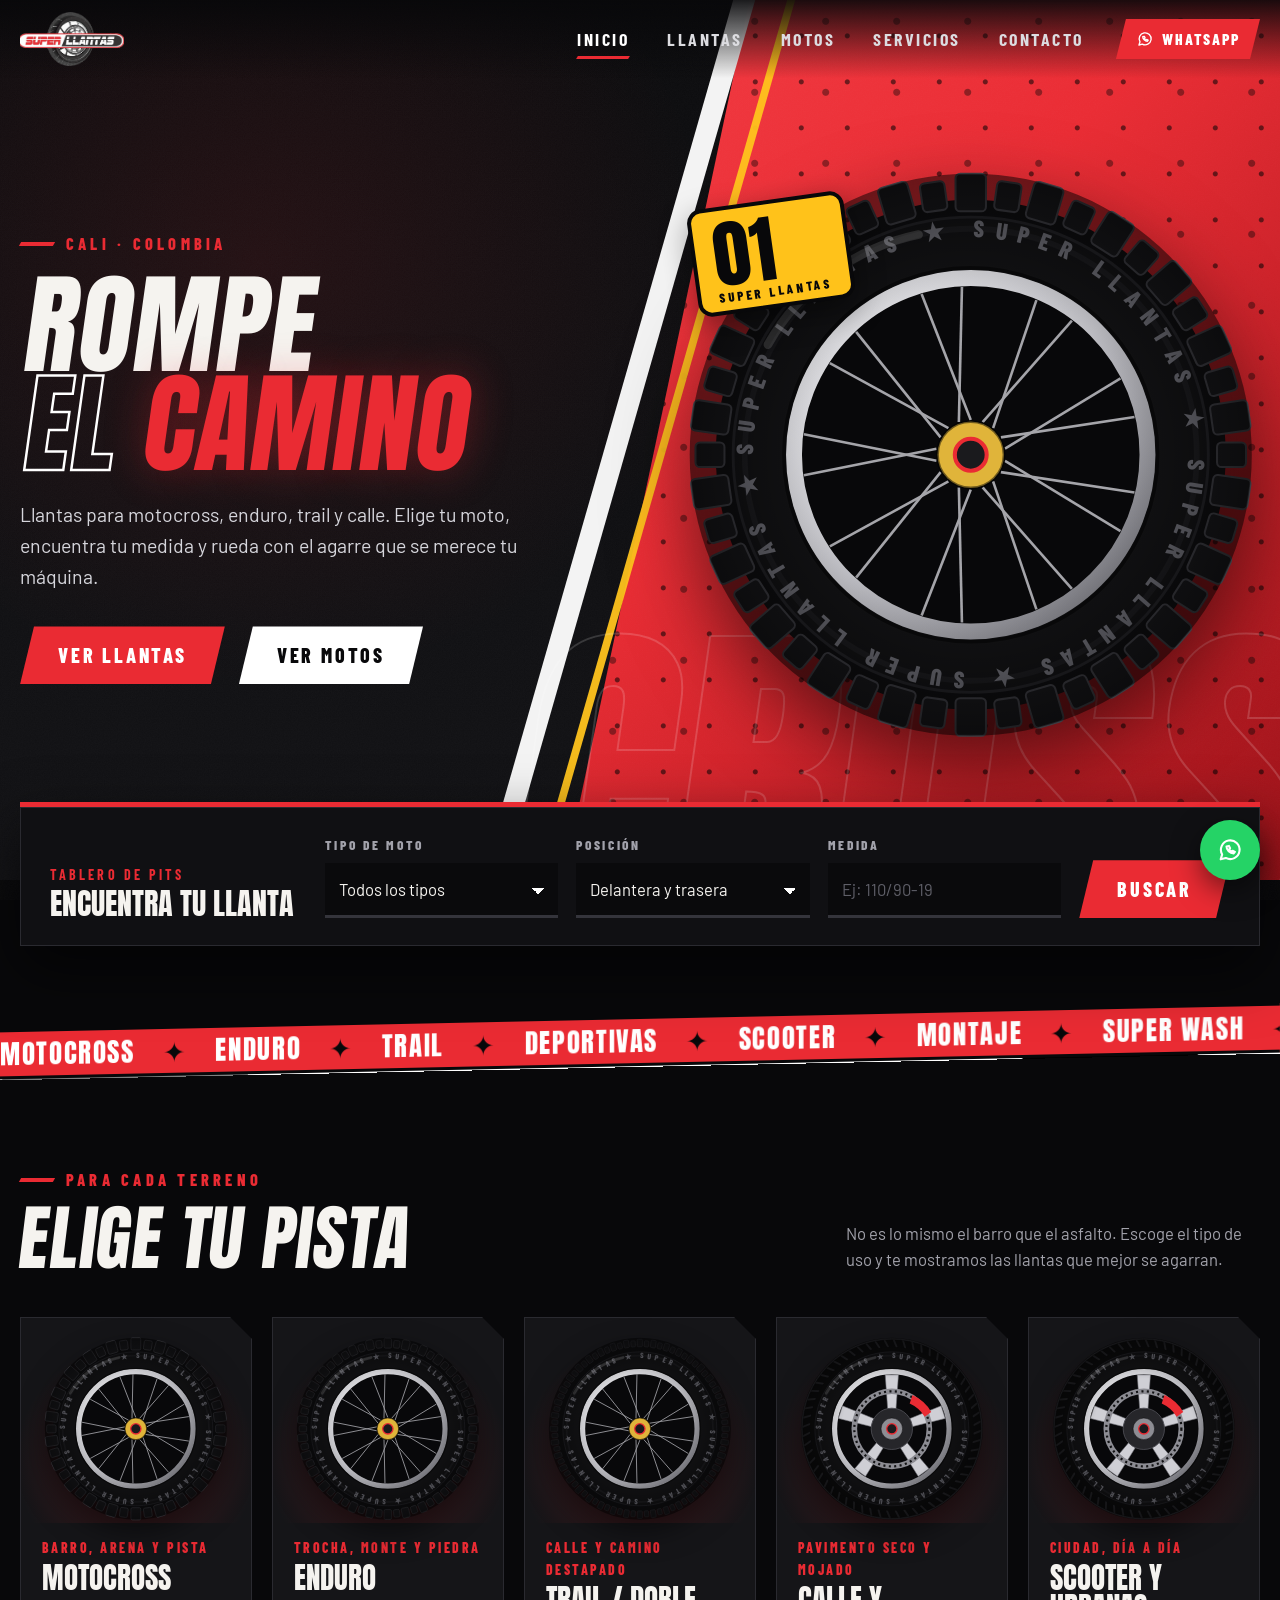
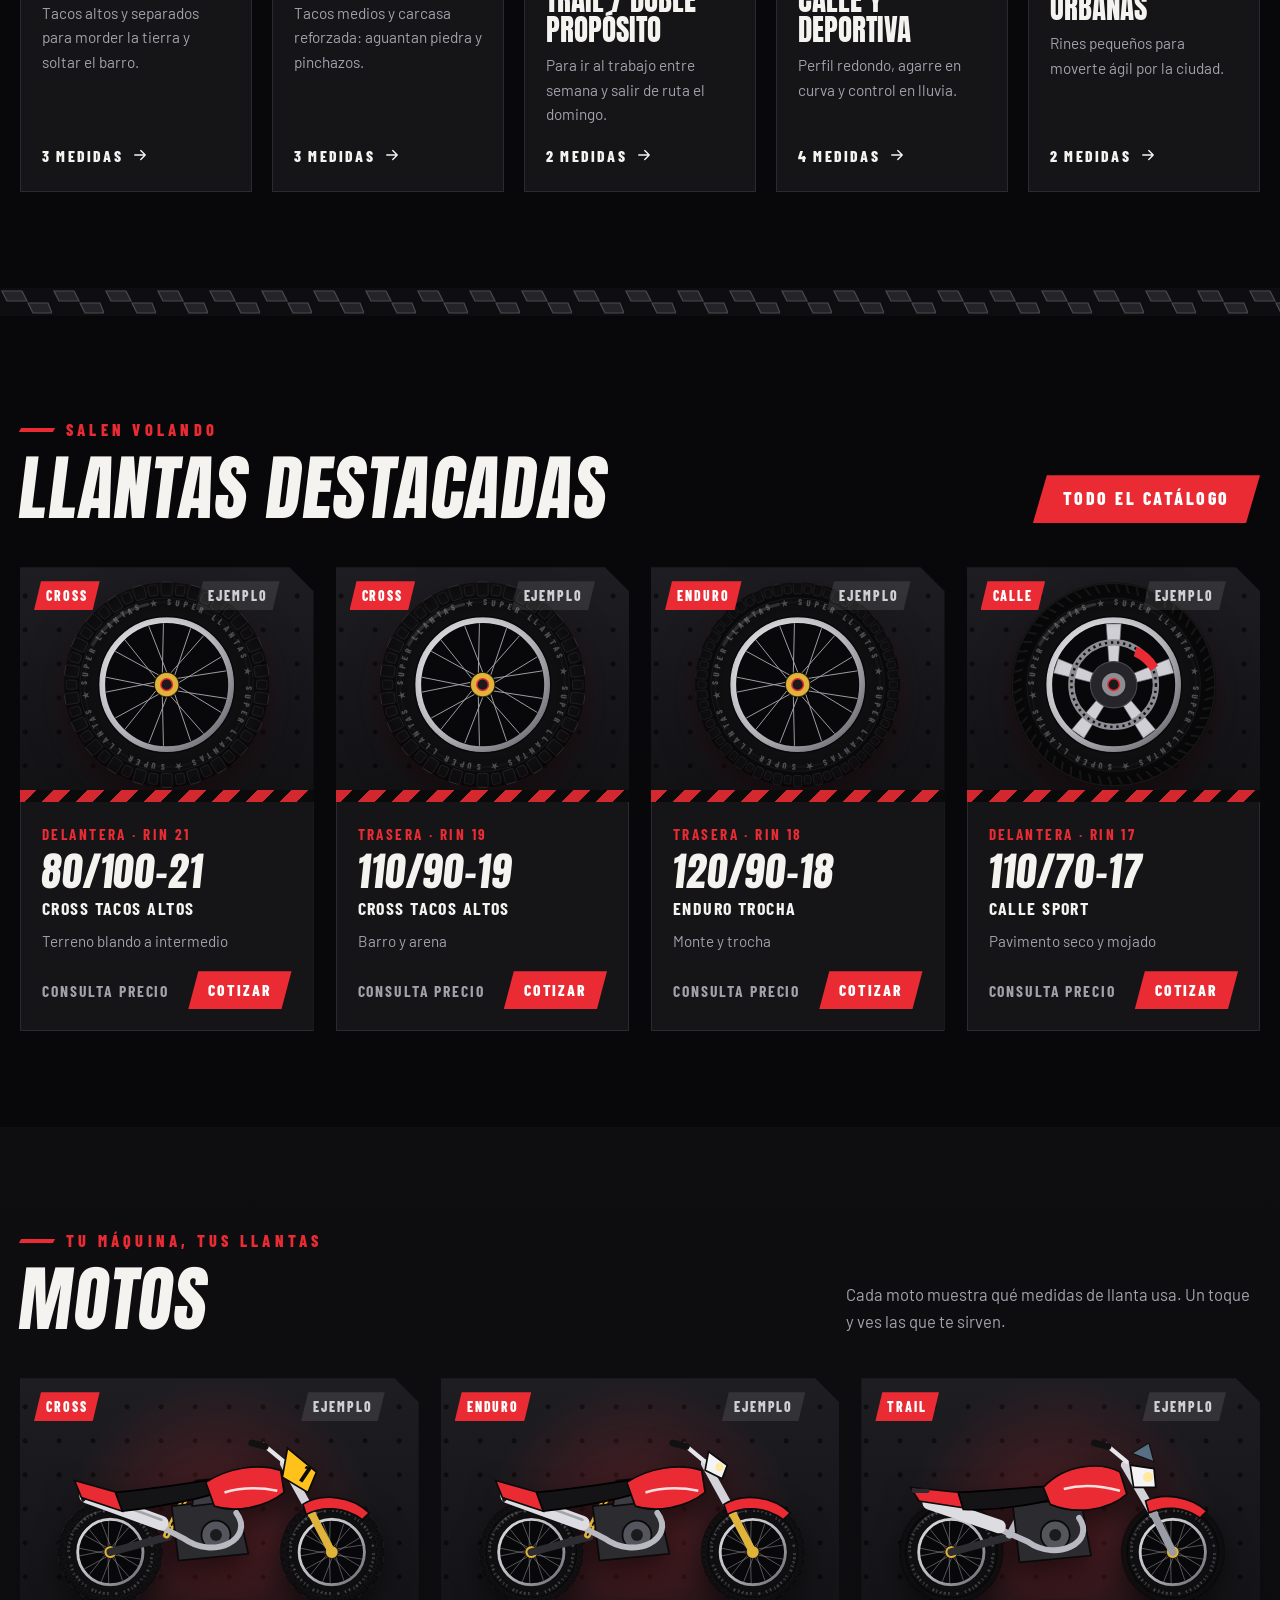
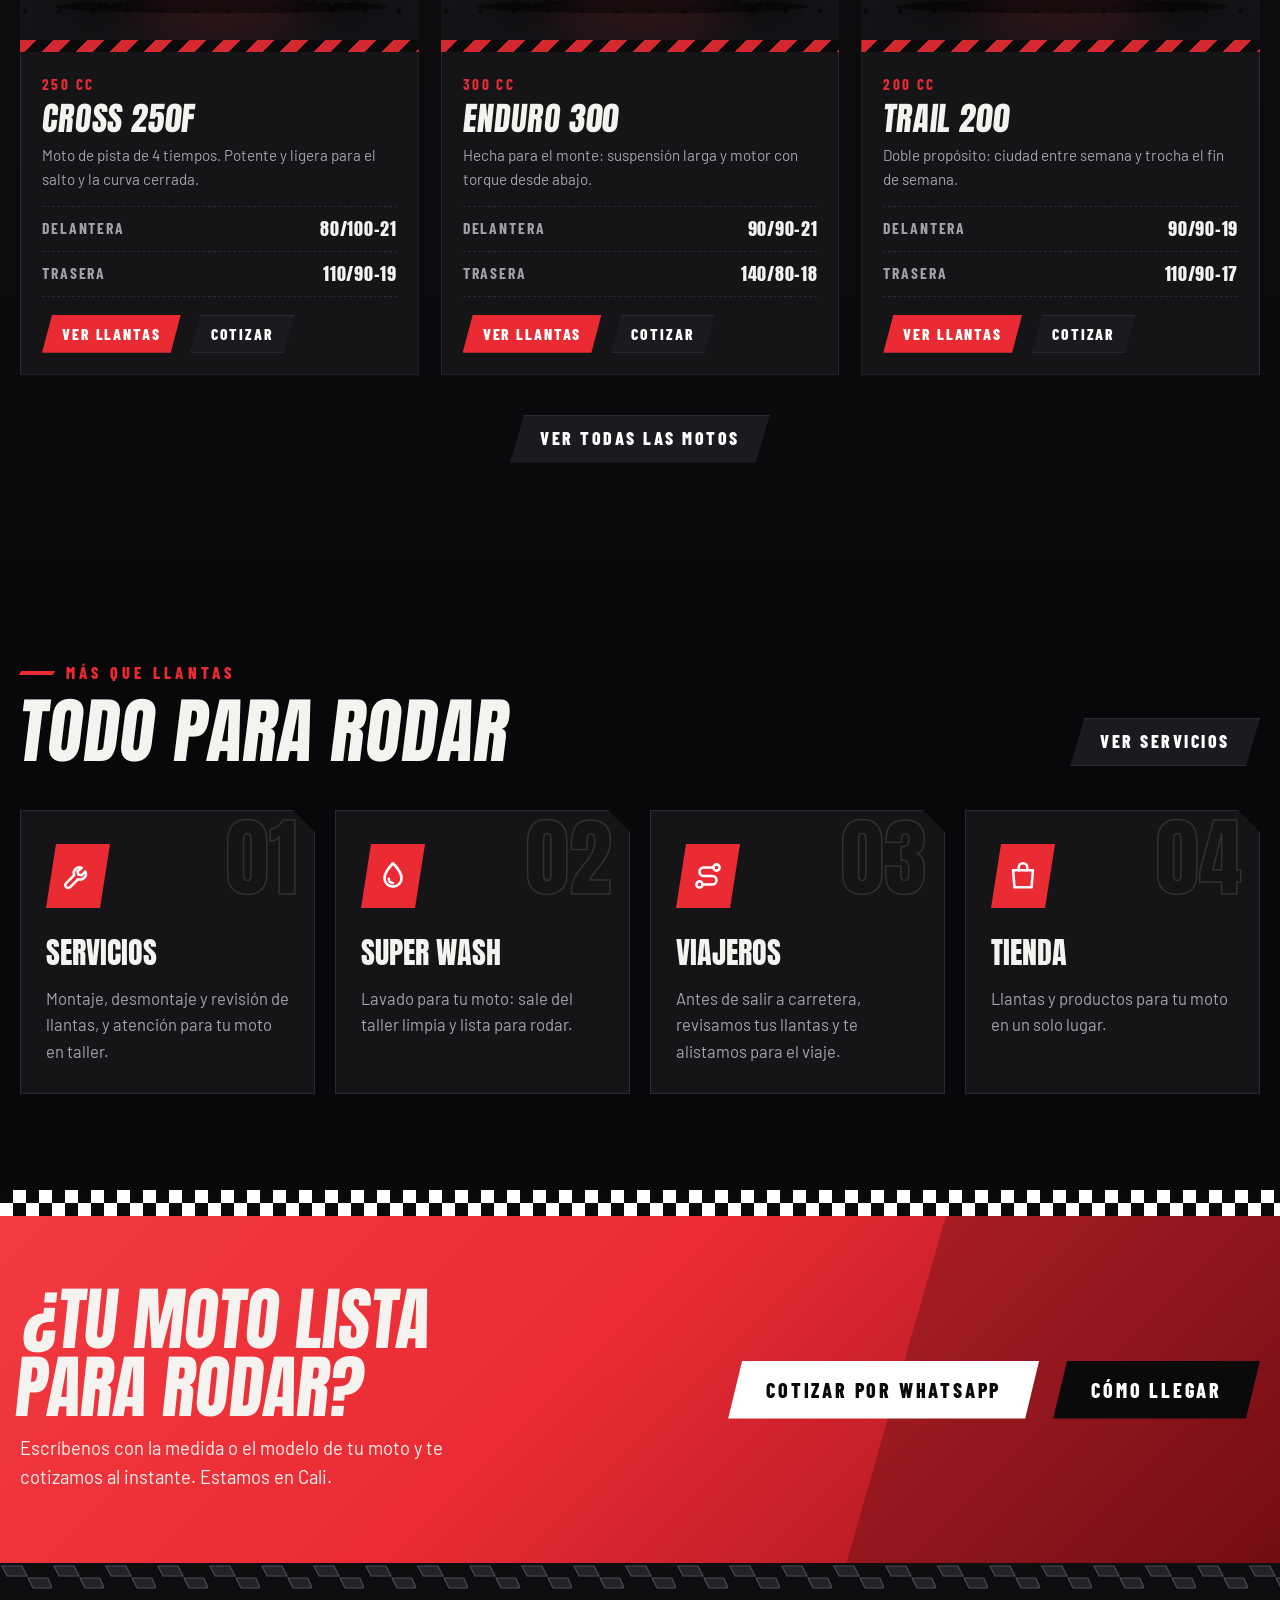
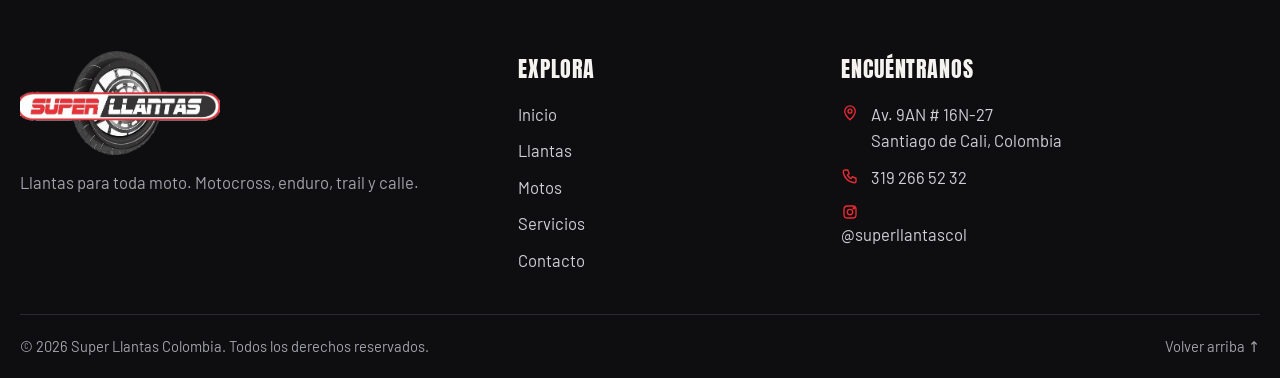
==== index.html @ 4f8f779e "Sitio inicial de Super Llantas: llantas y motos con estilo motocross" ====
<!doctype html>
<html lang="es">
<head>
  <meta charset="utf-8">
  <meta name="viewport" content="width=device-width, initial-scale=1">
  <title>Super Llantas · Llantas para moto en Cali</title>
  <meta name="description" content="Llantas para motos de motocross, enduro, trail y calle en Cali, Colombia. Encuentra tu medida y cotiza por WhatsApp.">
  <meta name="theme-color" content="#08080a">
  <link rel="icon" type="image/png" href="assets/img/favicon.png">
  <link rel="apple-touch-icon" href="assets/img/apple-touch-icon.png">
  <meta property="og:title" content="Super Llantas · Llantas para toda moto">
  <meta property="og:description" content="Motocross, enduro, trail y calle. Cali, Colombia.">
  <meta property="og:image" content="assets/img/logo.png">
  <link rel="preconnect" href="https://fonts.googleapis.com">
  <link rel="preconnect" href="https://fonts.gstatic.com" crossorigin>
  <link href="https://fonts.googleapis.com/css2?family=Anton&family=Barlow:wght@400;500;600&family=Barlow+Condensed:wght@500;600;700;800&display=swap" rel="stylesheet">
  <link rel="stylesheet" href="assets/css/styles.css">
</head>
<body data-page="inicio">
<main>
  <!-- HERO -->
  <section class="hero">
    <div class="hero__bg"></div>
    <div class="hero__panel"></div>
    <div class="hero__stripe"></div><div class="hero__stripe"></div>
    <div class="hero__ghost" aria-hidden="true">Cross</div>
    <div class="wrap hero__grid">
      <div class="hero__copy">
        <p class="eyebrow">Cali · Colombia</p>
        <h1 class="hero__title"><span>Rompe</span><span><b class="out" style="font-weight:400">El</b> <b class="fill" style="font-weight:400">Camino</b></span></h1>
        <p class="hero__lead">Llantas para motocross, enduro, trail y calle. Elige tu moto, encuentra tu medida y rueda con el agarre que se merece tu máquina.</p>
        <div class="hero__cta">
          <a class="btn btn--lg" href="llantas.html"><span>Ver llantas</span></a>
          <a class="btn btn--lg btn--white" href="motos.html"><span>Ver motos</span></a>
        </div>
      </div>
      <div class="hero__art">
        <div id="hero-wheel" style="width:100%;height:100%"></div>
        <div class="plate" aria-hidden="true">01<small>SUPER LLANTAS</small></div>
      </div>
    </div>
  </section>

  <!-- BUSCADOR -->
  <section class="finder">
    <div class="wrap">
      <form class="finder__box" action="llantas.html" method="get">
        <div class="finder__title"><small>Tablero de pits</small>Encuentra tu llanta</div>
        <div class="field"><label for="f-tipo">Tipo de moto</label><select id="f-tipo" name="tipo"></select></div>
        <div class="field"><label for="f-pos">Posición</label>
          <select id="f-pos" name="pos"><option value="">Delantera y trasera</option><option>Delantera</option><option>Trasera</option></select></div>
        <div class="field"><label for="f-q">Medida</label><input id="f-q" name="q" placeholder="Ej: 110/90-19" autocomplete="off"></div>
        <button class="btn btn--lg" type="submit"><span>Buscar</span></button>
      </form>
    </div>
  </section>

  <div class="marquee" aria-hidden="true">
    <div class="marquee__track">
      <div><span>Motocross</span><span>Enduro</span><span>Trail</span><span>Deportivas</span><span>Scooter</span><span>Montaje</span><span>Super Wash</span><span>Viajeros</span></div>
      <div><span>Motocross</span><span>Enduro</span><span>Trail</span><span>Deportivas</span><span>Scooter</span><span>Montaje</span><span>Super Wash</span><span>Viajeros</span></div>
    </div>
  </div>

  <!-- CATEGORÍAS -->
  <section class="section">
    <div class="wrap">
      <div class="head">
        <div><p class="eyebrow">Para cada terreno</p><h2 class="h2"><span>Elige tu pista</span></h2></div>
        <p class="muted">No es lo mismo el barro que el asfalto. Escoge el tipo de uso y te mostramos las llantas que mejor se agarran.</p>
      </div>
      <div class="cats" id="tipos-grid"></div>
    </div>
  </section>

  <div class="tread" aria-hidden="true"></div>

  <!-- LLANTAS DESTACADAS -->
  <section class="section">
    <div class="wrap">
      <div class="head">
        <div><p class="eyebrow">Salen volando</p><h2 class="h2"><span>Llantas destacadas</span></h2></div>
        <a class="btn" href="llantas.html"><span>Todo el catálogo</span></a>
      </div>
      <div class="grid" id="destacadas"></div>
    </div>
  </section>

  <!-- MOTOS -->
  <section class="section" style="background:linear-gradient(180deg,#0e0e10,#0a0a0c)">
    <div class="wrap">
      <div class="head">
        <div><p class="eyebrow">Tu máquina, tus llantas</p><h2 class="h2"><span>Motos</span></h2></div>
        <p class="muted">Cada moto muestra qué medidas de llanta usa. Un toque y ves las que te sirven.</p>
      </div>
      <div class="grid grid--3" id="motos-destacadas"></div>
      <div style="margin-top:40px;text-align:center"><a class="btn btn--dark" href="motos.html"><span>Ver todas las motos</span></a></div>
    </div>
  </section>

  <!-- SERVICIOS -->
  <section class="section">
    <div class="wrap">
      <div class="head">
        <div><p class="eyebrow">Más que llantas</p><h2 class="h2"><span>Todo para rodar</span></h2></div>
        <a class="btn btn--dark" href="servicios.html"><span>Ver servicios</span></a>
      </div>
      <div class="svcs" id="servicios-grid"></div>
    </div>
  </section>

  <!-- CTA -->
  <div class="checker" aria-hidden="true"></div>
  <section class="cta">
    <div class="wrap cta__in">
      <div>
        <h2>¿Tu moto lista para rodar?</h2>
        <p>Escríbenos con la medida o el modelo de tu moto y te cotizamos al instante. Estamos en Cali.</p>
      </div>
      <div class="cta__btns">
        <a class="btn btn--lg btn--white" data-wa="Hola Super Llantas, quiero cotizar una llanta." target="_blank" rel="noopener"><span>Cotizar por WhatsApp</span></a>
        <a class="btn btn--lg" href="contacto.html"><span>Cómo llegar</span></a>
      </div>
    </div>
  </section>
</main>

<script src="assets/js/data.js"></script>
<script src="assets/js/art.js"></script>
<script src="assets/js/layout.js"></script>
<script src="assets/js/app.js"></script>
</body>
</html>
---- assets/css/styles.css ----
/* ============================================================
   SUPER LLANTAS · estilo motocross
   Rojo del logo + negro tierra + blanco, cortes en diagonal,
   tacos de llanta y banderas a cuadros.
   ============================================================ */
:root {
  --red: #ea2b33;
  --red-d: #b4161d;
  --amber: #ffc21a;
  --black: #08080a;
  --coal: #0e0e10;
  --panel: #151518;
  --panel-2: #1b1b1f;
  --line: #2a2a30;
  --white: #f5f3ef;
  --mute: #a2a2ab;
  --f-display: 'Anton', 'Impact', 'Arial Narrow', sans-serif;
  --f-cond: 'Barlow Condensed', 'Arial Narrow', sans-serif;
  --f-body: 'Barlow', system-ui, -apple-system, 'Segoe UI', sans-serif;
  --wrap: 1240px;
  --tread: url("data:image/svg+xml;utf8,<svg xmlns='http://www.w3.org/2000/svg' width='52' height='28'><g fill='%23232328' stroke='%23494951' stroke-width='1.2'><path d='M2 3H22L27 13H7Z'/><path d='M28 15H48L52 25H33Z'/></g></svg>");
  --noise: url("data:image/svg+xml;utf8,<svg xmlns='http://www.w3.org/2000/svg' width='180' height='180'><filter id='n'><feTurbulence type='fractalNoise' baseFrequency='.85' numOctaves='2' stitchTiles='stitch'/><feColorMatrix values='0 0 0 0 1  0 0 0 0 1  0 0 0 0 1  0 0 0 .55 0'/></filter><rect width='100%' height='100%' filter='url(%23n)'/></svg>");
}

*, *::before, *::after { box-sizing: border-box; }
html { scroll-behavior: smooth; -webkit-text-size-adjust: 100%; }
body {
  margin: 0; background: var(--black); color: var(--white);
  font-family: var(--f-body); font-size: 1.04rem; line-height: 1.6;
  -webkit-font-smoothing: antialiased; overflow-x: hidden;
}
body::before { /* grano de polvo */
  content: ''; position: fixed; inset: 0; z-index: 1; pointer-events: none;
  background: var(--noise); opacity: .045; mix-blend-mode: screen;
}
body.no-scroll { overflow: hidden; }
img, svg { max-width: 100%; display: block; }
a { color: inherit; text-decoration: none; }
h1, h2, h3, h4, p, ul { margin: 0; }
ul { padding: 0; list-style: none; }
button, input, select, textarea { font: inherit; color: inherit; }
:focus-visible { outline: 2px solid var(--amber); outline-offset: 3px; }
::selection { background: var(--red); color: #fff; }

.wrap { width: min(var(--wrap), 100% - 40px); margin-inline: auto; position: relative; z-index: 2; }
.muted { color: var(--mute); }
.red { color: var(--red); }
.ico { flex: none; }

/* ---------- cabecera ---------- */
.site-header {
  position: fixed; inset: 0 0 auto 0; z-index: 50; padding: 12px 0;
  background: linear-gradient(180deg, rgba(8,8,10,.92), rgba(8,8,10,0));
  transition: background .3s, padding .3s, box-shadow .3s;
}
/* sin backdrop-filter: haría que el menú móvil (fixed) se posicione respecto a la cabecera */
.site-header.is-stuck { background: rgba(8,8,10,.97); padding: 7px 0; box-shadow: 0 2px 0 var(--red); }
.site-header__in { display: flex; align-items: center; justify-content: space-between; gap: 24px; }
.brand img { height: 54px; width: auto; transition: height .3s; }
.is-stuck .brand img { height: 46px; }
.nav { display: flex; align-items: center; gap: 6px; }
.nav > a:not(.btn) {
  font-family: var(--f-cond); font-weight: 700; font-size: 1.12rem; letter-spacing: .14em; text-transform: uppercase;
  padding: 10px 16px; position: relative; color: #dcdce0; transition: color .2s;
}
.nav > a:not(.btn)::after {
  content: ''; position: absolute; left: 16px; right: 16px; bottom: 4px; height: 3px; background: var(--red);
  transform: scaleX(0) skewX(-30deg); transform-origin: left; transition: transform .25s;
}
.nav > a:not(.btn):hover, .nav > a.is-active { color: #fff; }
.nav > a:not(.btn):hover::after, .nav > a.is-active::after { transform: scaleX(1) skewX(-30deg); }
.nav__cta { margin-left: 10px; }
.burger { display: none; width: 46px; height: 46px; background: var(--red); border: 0; cursor: pointer; flex-direction: column; justify-content: center; align-items: center; gap: 5px;
  clip-path: polygon(8px 0, 100% 0, calc(100% - 8px) 100%, 0 100%); }
.burger i { display: block; width: 22px; height: 2.5px; background: #fff; transition: transform .3s, opacity .3s; }
.burger.is-open i:nth-child(1) { transform: translateY(7.5px) rotate(45deg); }
.burger.is-open i:nth-child(2) { opacity: 0; }
.burger.is-open i:nth-child(3) { transform: translateY(-7.5px) rotate(-45deg); }

/* ---------- botones ---------- */
.btn {
  display: inline-flex; align-items: center; justify-content: center; gap: 10px; cursor: pointer; border: 0;
  padding: 15px 30px; background: var(--red); color: #fff;
  font-family: var(--f-cond); font-weight: 800; font-size: 1.12rem; letter-spacing: .14em; text-transform: uppercase; line-height: 1;
  clip-path: polygon(14px 0, 100% 0, calc(100% - 14px) 100%, 0 100%);
  transition: background .2s, color .2s, transform .2s; white-space: nowrap;
}
.btn > span { display: inline-flex; align-items: center; gap: 8px; }
.btn:hover { background: #fff; color: var(--black); transform: translateY(-2px); }
.btn--white { background: #fff; color: var(--black); }
.btn--white:hover { background: var(--amber); }
.btn--dark { background: var(--panel-2); color: #fff; box-shadow: inset 0 0 0 1px var(--line); }
.btn--dark:hover { background: #fff; color: var(--black); }
.btn--sm { padding: 11px 20px; font-size: .98rem; letter-spacing: .12em; clip-path: polygon(10px 0, 100% 0, calc(100% - 10px) 100%, 0 100%); }
.btn--lg { padding: 19px 38px; font-size: 1.25rem; }

.tag {
  display: inline-block; padding: 4px 12px 3px; font-family: var(--f-cond); font-weight: 800; font-size: .86rem; letter-spacing: .14em; text-transform: uppercase;
  background: var(--panel-2); color: #fff; clip-path: polygon(7px 0, 100% 0, calc(100% - 7px) 100%, 0 100%);
}
.tag--red { background: var(--red); }
.tag--ghost { background: rgba(255,255,255,.1); color: #cfcfd5; }

/* ---------- títulos de sección ---------- */
.section { padding: 96px 0; position: relative; }
.section--tight { padding: 64px 0; }
.eyebrow {
  display: inline-flex; align-items: center; gap: 12px; font-family: var(--f-cond); font-weight: 800; font-size: 1.02rem;
  letter-spacing: .26em; text-transform: uppercase; color: var(--red);
}
.eyebrow::before { content: ''; width: 34px; height: 4px; background: var(--red); transform: skewX(-30deg); }
.h2 {
  font-family: var(--f-display); font-weight: 400; text-transform: uppercase; line-height: .98; letter-spacing: .01em;
  font-size: clamp(2.5rem, 5.6vw, 4.6rem); margin-top: 10px;
}
.h2 span { display: inline-block; transform: skewX(-7deg); }
.head { display: flex; justify-content: space-between; align-items: flex-end; gap: 28px; flex-wrap: wrap; margin-bottom: 44px; }
.head p { max-width: 46ch; }

/* ---------- hero ---------- */
.hero { position: relative; min-height: min(100vh, 880px); padding: 150px 0 120px; overflow: hidden; display: flex; align-items: center; background: var(--black); }
.hero__bg { position: absolute; inset: 0; background:
  radial-gradient(60% 80% at 20% 30%, rgba(234,43,51,.10), transparent 60%),
  linear-gradient(180deg, #0b0b0d, #111114); }
.hero__panel {
  position: absolute; top: 0; bottom: 0; right: 0; width: 56%;
  clip-path: polygon(26% 0, 100% 0, 100% 100%, 0 100%);
  background:
    radial-gradient(circle at 18% 78%, rgba(0,0,0,.55) 0 2px, transparent 3px) 0 0 / 46px 46px,
    radial-gradient(circle at 70% 30%, rgba(0,0,0,.4) 0 3px, transparent 4px) 0 0 / 71px 71px,
    linear-gradient(135deg, #f23a41 0%, var(--red) 40%, #9c1017 100%);
}
.hero__panel::after { content: ''; position: absolute; inset: 0; background: var(--noise); opacity: .18; mix-blend-mode: multiply; }
.hero__stripe { position: absolute; top: 0; bottom: 0; right: 54%; width: 22px; background: #fff; transform: skewX(-16deg) translateX(40px); opacity: .95; }
.hero__stripe + .hero__stripe { right: calc(54% - 40px); width: 8px; background: var(--amber); }
.hero__ghost {
  position: absolute; right: -2%; bottom: -4%; font-family: var(--f-display); font-size: clamp(9rem, 26vw, 25rem); line-height: .8; color: transparent;
  -webkit-text-stroke: 2px rgba(255,255,255,.16); text-transform: uppercase; transform: skewX(-8deg); pointer-events: none; white-space: nowrap;
}
.hero__grid { display: grid; grid-template-columns: minmax(0, 1.05fr) minmax(0, .95fr); align-items: center; gap: 20px; }
.hero__copy { position: relative; z-index: 3; }
.hero__title {
  font-family: var(--f-display); font-weight: 400; text-transform: uppercase; line-height: .9; letter-spacing: .01em;
  font-size: clamp(4.2rem, 8.6vw, 8.2rem); margin: 18px 0 26px;
}
.hero__title span { display: block; transform: skewX(-8deg); transform-origin: left bottom; }
.hero__title .out { color: transparent; -webkit-text-stroke: 2.5px #fff; }
.hero__title .fill { color: var(--red); text-shadow: 0 0 40px rgba(234,43,51,.35); }
.hero__lead { font-size: 1.22rem; max-width: 46ch; color: #d6d6dc; }
.hero__cta { display: flex; flex-wrap: wrap; gap: 14px; margin-top: 34px; }
.hero__art { position: relative; z-index: 2; aspect-ratio: 1; width: min(100%, 640px); justify-self: center; }
.hero__art .art-wheel { width: 100%; height: 100%; filter: drop-shadow(0 30px 40px rgba(0,0,0,.55)); }
.plate {
  position: absolute; z-index: 3; left: 2%; top: 6%; background: var(--amber); color: var(--black); border: 4px solid var(--black);
  padding: 4px 18px 0; border-radius: 14px; font-family: var(--f-display); font-size: clamp(2.6rem, 6vw, 4.6rem); line-height: 1.1; transform: rotate(-8deg);
  box-shadow: 0 10px 30px rgba(0,0,0,.4);
}
.plate small { display: block; font-family: var(--f-cond); font-weight: 800; font-size: .8rem; letter-spacing: .22em; line-height: 1; text-align: center; padding-bottom: 6px; margin-top: -4px; }

/* ---------- bandas ---------- */
.checker { height: 26px; background: conic-gradient(#fff 25%, #0a0a0a 0 50%, #fff 0 75%, #0a0a0a 0) 0 0 / 26px 26px; }
.tread { height: 28px; background: var(--tread) 0 0 / 52px 28px repeat-x, var(--coal); }
.marquee { background: var(--red); transform: skewY(-1.2deg); overflow: hidden; margin: 70px 0 0; position: relative; z-index: 4; border-block: 3px solid var(--black); }
.marquee__track { display: flex; width: max-content; animation: marquee 32s linear infinite; }
.marquee span {
  font-family: var(--f-display); text-transform: uppercase; font-size: 1.7rem; letter-spacing: .06em; padding: 12px 0; white-space: nowrap; color: #fff;
}
.marquee span::after { content: '✦'; margin: 0 28px; color: var(--black); }
@keyframes marquee { to { transform: translateX(-50%); } }

/* ---------- buscador (tablero de cronometraje) ---------- */
.finder { position: relative; z-index: 6; margin-top: -78px; }
.finder__box {
  display: grid; grid-template-columns: 1.1fr 1fr 1fr 1fr auto; gap: 18px; align-items: end; padding: 28px 30px;
  background: #101013; border-top: 5px solid var(--red); box-shadow: 0 24px 60px rgba(0,0,0,.6), inset 0 0 0 1px var(--line);
}
.finder__title { font-family: var(--f-display); text-transform: uppercase; font-size: 1.9rem; line-height: 1; }
.finder__title small { display: block; font-family: var(--f-cond); font-weight: 700; font-size: .88rem; letter-spacing: .22em; color: var(--red); margin-bottom: 6px; }
.field label { display: block; font-family: var(--f-cond); font-weight: 800; font-size: .84rem; letter-spacing: .2em; text-transform: uppercase; color: var(--mute); margin-bottom: 6px; }
.field input, .field select, .field textarea {
  width: 100%; background: #0a0a0c; border: 0; border-bottom: 3px solid #34343b; padding: 13px 14px; font-size: 1.04rem; border-radius: 0; transition: border-color .2s, background .2s;
  appearance: none; -webkit-appearance: none;
}
.field select { background-image: linear-gradient(45deg, transparent 50%, #fff 50%), linear-gradient(135deg, #fff 50%, transparent 50%); background-position: calc(100% - 20px) 55%, calc(100% - 14px) 55%; background-size: 6px 6px; background-repeat: no-repeat; padding-right: 38px; }
.field input:focus, .field select:focus, .field textarea:focus { outline: none; border-color: var(--red); background-color: #121216; }
.field input::placeholder, .field textarea::placeholder { color: #5f5f68; }
.field select option { background: #121214; }

/* ---------- tarjetas ---------- */
.grid { display: grid; gap: 22px; grid-template-columns: repeat(auto-fill, minmax(268px, 1fr)); }
.grid--3 { grid-template-columns: repeat(auto-fill, minmax(330px, 1fr)); }
.card {
  position: relative; background: var(--panel); display: flex; flex-direction: column;
  clip-path: polygon(0 0, calc(100% - 24px) 0, 100% 24px, 100% 100%, 0 100%);
  box-shadow: inset 0 0 0 1px var(--line); transition: transform .3s, box-shadow .3s;
}
.card::before { content: ''; position: absolute; z-index: 3; left: 0; top: 0; height: 4px; width: 0; background: var(--red); transition: width .4s; }
.card:hover { transform: translateY(-6px); box-shadow: inset 0 0 0 1px #3a3a42; }
.card:hover::before { width: 100%; }
.card__art {
  position: relative; aspect-ratio: 5/4; display: grid; place-items: center; overflow: hidden;
  background:
    radial-gradient(circle at 50% 55%, rgba(234,43,51,.28), transparent 62%),
    radial-gradient(circle at 15% 85%, rgba(0,0,0,.5) 0 2px, transparent 3px) 0 0 / 34px 34px,
    linear-gradient(180deg, #1d1d22, #121215);
}
.card__art::after { content: ''; position: absolute; inset: auto 0 0 0; height: 12px; background: repeating-linear-gradient(135deg, var(--red) 0 12px, #0a0a0a 12px 24px); opacity: .9; }
.card__art .tag { position: absolute; top: 14px; left: 14px; z-index: 2; }
.card__art .card__ej { left: auto; right: 34px; }
.card__art .art-wheel { height: 90%; width: auto; transition: transform .6s cubic-bezier(.2,.7,.2,1); filter: drop-shadow(0 14px 18px rgba(0,0,0,.55)); }
.card:hover .art-wheel { transform: scale(1.06) rotate(18deg); }
.card__art--moto { aspect-ratio: 16/11; }
.card__art--moto .art-moto { width: 94%; height: auto; transition: transform .5s; filter: drop-shadow(0 12px 14px rgba(0,0,0,.5)); }
.card:hover .art-moto { transform: translateX(6px) scale(1.03); }
.card__art img { position: absolute; inset: 0; width: 100%; height: 100%; object-fit: cover; }
.card__body { padding: 20px 22px 22px; display: flex; flex-direction: column; flex: 1; }
.card__eyebrow { font-family: var(--f-cond); font-weight: 700; font-size: .95rem; letter-spacing: .16em; text-transform: uppercase; color: var(--red); }
.size { font-family: var(--f-display); font-weight: 400; font-size: 2.5rem; line-height: 1.05; letter-spacing: .02em; margin: 4px 0 2px; transform: skewX(-6deg); transform-origin: left; }
.size--name { font-size: 2.05rem; text-transform: uppercase; }
.card__name { font-family: var(--f-cond); font-weight: 700; font-size: 1.12rem; letter-spacing: .08em; text-transform: uppercase; }
.card__uso { font-size: .95rem; margin-top: 6px; }
.card__foot { margin-top: auto; padding-top: 18px; display: flex; align-items: center; justify-content: space-between; gap: 12px; }
.card__foot--2 { justify-content: flex-start; gap: 10px; }
.price { font-family: var(--f-display); font-size: 1.5rem; letter-spacing: .03em; }
.price--ask { font-family: var(--f-cond); font-weight: 700; font-size: .98rem; letter-spacing: .12em; text-transform: uppercase; color: var(--mute); }
.spec { margin-top: 14px; border-top: 1px dashed var(--line); }
.spec li { display: flex; justify-content: space-between; gap: 10px; padding: 8px 0; border-bottom: 1px dashed var(--line); font-size: .98rem; }
.spec span { color: var(--mute); font-family: var(--f-cond); letter-spacing: .12em; text-transform: uppercase; font-weight: 700; }
.spec b { font-family: var(--f-display); font-weight: 400; letter-spacing: .04em; font-size: 1.1rem; }

/* ---------- categorías ---------- */
.cats { display: grid; gap: 20px; grid-template-columns: repeat(auto-fit, minmax(210px, 1fr)); }
.cat { position: relative; overflow: hidden; display: flex; flex-direction: column; background: var(--panel); box-shadow: inset 0 0 0 1px var(--line);
  clip-path: polygon(0 0, calc(100% - 22px) 0, 100% 22px, 100% 100%, 0 100%); transition: transform .3s, background .3s; }
.cat:hover { transform: translateY(-6px); background: var(--panel-2); }
.cat__art { padding: 18px 14px 0; display: grid; place-items: center; background: radial-gradient(circle at 50% 70%, rgba(234,43,51,.26), transparent 65%); }
.cat__art .art-wheel { width: 92%; filter: drop-shadow(0 12px 14px rgba(0,0,0,.5)); transition: transform .7s cubic-bezier(.2,.7,.2,1); }
.cat:hover .art-wheel { transform: rotate(120deg) scale(1.05); }
.cat__txt { padding: 14px 22px 24px; display: flex; flex-direction: column; flex: 1; }
.cat__terreno { font-family: var(--f-cond); font-weight: 800; font-size: .86rem; letter-spacing: .18em; text-transform: uppercase; color: var(--red); }
.cat h3 { font-family: var(--f-display); font-weight: 400; text-transform: uppercase; font-size: 1.8rem; line-height: 1.05; margin: 4px 0 8px; }
.cat p { color: var(--mute); font-size: .96rem; }
.cat__go { margin-top: auto; padding-top: 16px; display: inline-flex; align-items: center; gap: 8px; font-family: var(--f-cond); font-weight: 800; letter-spacing: .14em; text-transform: uppercase; font-size: .98rem; }
.cat:hover .cat__go { color: var(--red); }

/* ---------- servicios ---------- */
.svcs { display: grid; gap: 20px; grid-template-columns: repeat(auto-fit, minmax(240px, 1fr)); }
.svc { position: relative; padding: 34px 26px 30px; background: var(--panel); box-shadow: inset 0 0 0 1px var(--line); overflow: hidden;
  clip-path: polygon(0 0, calc(100% - 22px) 0, 100% 22px, 100% 100%, 0 100%); transition: background .3s, transform .3s; }
.svc:hover { background: var(--panel-2); transform: translateY(-5px); }
.svc__num { position: absolute; right: 18px; top: 4px; font-family: var(--f-display); font-size: 5.4rem; line-height: 1; color: transparent; -webkit-text-stroke: 1.5px rgba(255,255,255,.12); }
.svc__ico { width: 64px; height: 64px; display: grid; place-items: center; background: var(--red); color: #fff; margin-bottom: 20px; clip-path: polygon(10px 0, 100% 0, calc(100% - 10px) 100%, 0 100%); }
.svc h3 { font-family: var(--f-display); font-weight: 400; text-transform: uppercase; font-size: 1.9rem; margin-bottom: 8px; }

/* ---------- llamado a la acción ---------- */
.cta { position: relative; overflow: hidden; background: linear-gradient(135deg, #f23a41, var(--red) 45%, #94101a); }
.cta::before { content: ''; position: absolute; inset: 0; background: var(--noise); opacity: .16; mix-blend-mode: multiply; }
.cta::after { content: ''; position: absolute; right: -6%; top: -30%; width: 36%; height: 160%; background: rgba(0,0,0,.22); transform: skewX(-16deg); }
.cta__in { position: relative; z-index: 2; display: flex; align-items: center; justify-content: space-between; gap: 34px; flex-wrap: wrap; padding-block: 70px; }
.cta h2 { font-family: var(--f-display); font-weight: 400; text-transform: uppercase; font-size: clamp(2.4rem, 5.4vw, 4.6rem); line-height: .98; max-width: 16ch; transform: skewX(-6deg); transform-origin: left; }
.cta p { margin-top: 12px; font-size: 1.15rem; max-width: 44ch; }
.cta__btns { display: flex; gap: 14px; flex-wrap: wrap; position: relative; z-index: 2; }
.cta .btn { background: #0a0a0a; }
.cta .btn:hover { background: #fff; }
.cta .btn--white { background: #fff; color: #0a0a0a; }
.cta .btn--white:hover { background: var(--amber); }

/* ---------- páginas internas ---------- */
.phero { position: relative; padding: 168px 0 70px; overflow: hidden; background:
  radial-gradient(circle at 85% 40%, rgba(234,43,51,.24), transparent 55%), linear-gradient(180deg, #0c0c0e, #101013); }
.phero::after { content: ''; position: absolute; left: 0; right: 0; bottom: 0; height: 26px; background: conic-gradient(#fff 25%, #0a0a0a 0 50%, #fff 0 75%, #0a0a0a 0) 0 0 / 26px 26px; opacity: .9; }
.phero h1 { font-family: var(--f-display); font-weight: 400; text-transform: uppercase; font-size: clamp(3.4rem, 9vw, 7.4rem); line-height: .92; margin-top: 12px; transform: skewX(-8deg); transform-origin: left; }
.phero h1 .out { color: transparent; -webkit-text-stroke: 2.5px #fff; }
.phero p { max-width: 52ch; margin-top: 16px; font-size: 1.16rem; color: #d0d0d6; }
.phero__wheel { position: absolute; right: -90px; top: 50%; width: min(46vw, 520px); transform: translateY(-48%); opacity: .95; z-index: 1; filter: drop-shadow(0 24px 30px rgba(0,0,0,.5)); }
.phero__wheel--moto { width: min(52vw, 620px); right: -40px; }
.phero .wrap { z-index: 3; }
.bar { background: #101013; border-block: 1px solid var(--line); position: sticky; top: 60px; z-index: 20; }
.bar__in { display: flex; flex-wrap: wrap; align-items: center; gap: 14px 18px; padding-block: 16px; }
.chips { display: flex; flex-wrap: wrap; gap: 8px; }
.chip { cursor: pointer; border: 0; padding: 10px 22px; background: var(--panel-2); color: #cfcfd5; font-family: var(--f-cond); font-weight: 800; font-size: 1rem; letter-spacing: .14em; text-transform: uppercase;
  clip-path: polygon(9px 0, 100% 0, calc(100% - 9px) 100%, 0 100%); transition: background .2s, color .2s; }
.chip:hover { background: #2b2b32; color: #fff; }
.chip.is-on { background: var(--red); color: #fff; }
.bar__fields { display: flex; flex-wrap: wrap; gap: 12px; margin-left: auto; align-items: center; }
.bar__fields .field input, .bar__fields .field select { padding: 10px 14px; font-size: .98rem; }
.bar__fields .field input { width: 210px; }
.bar__fields .field select { min-width: 190px; }
.link-btn { background: none; border: 0; cursor: pointer; color: var(--mute); font-family: var(--f-cond); font-weight: 800; letter-spacing: .14em; text-transform: uppercase; font-size: .92rem; padding: 8px 4px; }
.link-btn:hover { color: var(--red); }
.count { margin: 34px 0 20px; font-family: var(--f-cond); font-weight: 700; letter-spacing: .16em; text-transform: uppercase; color: var(--mute); }
.count b { font-family: var(--f-display); font-weight: 400; font-size: 2.1rem; color: #fff; letter-spacing: .02em; margin-right: 4px; }
.moto-banner { display: flex; flex-wrap: wrap; justify-content: space-between; gap: 12px; align-items: center; margin-top: 30px; padding: 14px 20px; background: rgba(234,43,51,.12); border-left: 5px solid var(--red); font-size: 1.05rem; }
.moto-banner[hidden] { display: none; }
.moto-banner i { font-style: normal; font-family: var(--f-display); letter-spacing: .04em; font-size: 1.2rem; }
.moto-banner a { font-family: var(--f-cond); font-weight: 800; letter-spacing: .14em; text-transform: uppercase; font-size: .92rem; color: var(--mute); }
.moto-banner a:hover { color: var(--red); }
.empty { grid-column: 1 / -1; text-align: center; padding: 60px 20px; background: var(--panel); box-shadow: inset 0 0 0 1px var(--line); }
.empty__art { width: 120px; margin: 0 auto 14px; opacity: .8; }
.empty h3 { font-family: var(--f-display); font-weight: 400; text-transform: uppercase; font-size: 2rem; margin-bottom: 6px; }
.empty .btn { margin-top: 22px; }

/* ---------- contacto ---------- */
.contact { display: grid; grid-template-columns: minmax(0, 1fr) minmax(0, 1.05fr); gap: 40px; align-items: start; }
.infos { display: grid; gap: 14px; margin-bottom: 36px; }
.info { display: flex; gap: 18px; align-items: center; padding: 18px 20px; background: var(--panel); box-shadow: inset 0 0 0 1px var(--line); }
.info__ico { width: 52px; height: 52px; flex: none; display: grid; place-items: center; background: var(--red); clip-path: polygon(9px 0, 100% 0, calc(100% - 9px) 100%, 0 100%); }
.info h4 { font-family: var(--f-cond); font-weight: 800; letter-spacing: .18em; text-transform: uppercase; font-size: .88rem; color: var(--mute); }
.info p { font-size: 1.12rem; font-weight: 500; line-height: 1.35; }
.info a:hover { color: var(--red); }
.form { padding: 30px; background: var(--panel); border-top: 5px solid var(--red); box-shadow: inset 0 0 0 1px var(--line); display: grid; gap: 18px; }
.form h3 { font-family: var(--f-display); font-weight: 400; text-transform: uppercase; font-size: 2rem; line-height: 1; }
.form__row { display: grid; grid-template-columns: 1fr 1fr; gap: 16px; }
.field textarea { min-height: 112px; resize: vertical; }
.map { position: sticky; top: 100px; min-height: 480px; background: var(--panel); box-shadow: inset 0 0 0 1px var(--line); clip-path: polygon(0 0, calc(100% - 26px) 0, 100% 26px, 100% 100%, 0 100%); }
.map iframe { width: 100%; height: 100%; min-height: 480px; border: 0; filter: grayscale(1) invert(.92) contrast(.9) hue-rotate(180deg); }

/* ---------- pie ---------- */
.site-footer { position: relative; background: var(--coal); margin-top: 0; }
.site-footer__grid { display: grid; grid-template-columns: 1.3fr .8fr 1.2fr; gap: 44px; padding-block: 60px 40px; }
.site-footer__logo { width: 200px; height: auto; margin-bottom: 14px; }
.site-footer h4 { font-family: var(--f-display); font-weight: 400; text-transform: uppercase; font-size: 1.4rem; letter-spacing: .04em; margin-bottom: 14px; }
.flist { display: grid; gap: 10px; }
.flist li { display: flex; gap: 12px; align-items: flex-start; color: #cfcfd5; }
.flist .ico { color: var(--red); margin-top: 3px; }
.flist a:hover { color: var(--red); }
.site-footer__bar { display: flex; justify-content: space-between; flex-wrap: wrap; gap: 10px; padding-block: 20px; border-top: 1px solid var(--line); color: var(--mute); font-size: .92rem; }
.site-footer__bar a:hover { color: var(--red); }
.wa-float { position: fixed; z-index: 60; right: 20px; bottom: 20px; width: 60px; height: 60px; display: grid; place-items: center; border-radius: 50%; background: #25d366; color: #fff;
  box-shadow: 0 10px 28px rgba(0,0,0,.5); transition: transform .2s; }
.wa-float:hover { transform: scale(1.08); }

/* ---------- animaciones ---------- */
.reveal { opacity: 0; transform: translateY(26px); transition: opacity .6s ease, transform .6s ease; }
.reveal.is-in { opacity: 1; transform: none; }
.card.reveal.is-in:hover { transform: translateY(-6px); }
.is-spin .wheel-rot { animation: spin 6s linear infinite; transform-box: fill-box; transform-origin: center; }
@keyframes spin { to { transform: rotate(360deg); } }
@media (prefers-reduced-motion: reduce) {
  .is-spin .wheel-rot, .marquee__track { animation: none; }
  .reveal { opacity: 1; transform: none; }
  html { scroll-behavior: auto; }
}

/* ---------- responsive ---------- */
@media (max-width: 1100px) {
  .finder__box { grid-template-columns: 1fr 1fr; }
  .finder__title { grid-column: 1 / -1; }
  .finder__box .btn { grid-column: 1 / -1; }
  .site-footer__grid { grid-template-columns: 1fr 1fr; }
  .site-footer__grid > div:first-child { grid-column: 1 / -1; }
}
@media (max-width: 960px) {
  .burger { display: flex; }
  .nav {
    position: fixed; inset: 0; flex-direction: column; justify-content: center; gap: 8px; background-color: #08080a; transform: translateX(100%); transition: transform .35s; z-index: -1;
    background-image: var(--tread); background-size: 52px 28px; background-repeat: repeat-x; background-position: 0 100%;
  }
  .nav.is-open { transform: none; }
  .nav > a:not(.btn) { font-size: 2.4rem; font-family: var(--f-display); font-weight: 400; letter-spacing: .04em; }
  .nav__cta { margin: 18px 0 0; }
  .hero { padding: 120px 0 130px; min-height: 0; }
  .hero__grid { grid-template-columns: 1fr; }
  .hero__panel { width: 100%; top: 46%; clip-path: polygon(0 12%, 100% 0, 100% 100%, 0 100%); }
  .hero__stripe { display: none; }
  .hero__art { width: min(86%, 440px); margin-top: 6px; }
  .plate { left: 0; top: 0; }
  .contact { grid-template-columns: 1fr; }
  .map { position: static; min-height: 340px; }
  .map iframe { min-height: 340px; }
  .bar { position: static; }
  .bar__fields { margin-left: 0; width: 100%; }
  .bar__fields .field { flex: 1 1 150px; }
  .bar__fields .field input { width: 100%; }
  .phero { padding-top: 140px; }
  .phero__wheel { opacity: .3; right: -120px; }
}
@media (max-width: 640px) {
  body { font-size: 1rem; }
  .section { padding: 68px 0; }
  .wrap { width: calc(100% - 32px); }
  .finder { margin-top: -64px; }
  .finder__box { grid-template-columns: 1fr; padding: 22px 18px; }
  .form__row { grid-template-columns: 1fr; }
  .site-footer__grid { grid-template-columns: 1fr; gap: 30px; }
  .head { margin-bottom: 30px; }
  .grid, .grid--3 { grid-template-columns: 1fr; }
  .hero__cta .btn { flex: 1 1 100%; }
  .brand img { height: 46px; }
  .cta__in { padding-block: 54px; }
  .wa-float { width: 54px; height: 54px; right: 14px; bottom: 14px; }
}
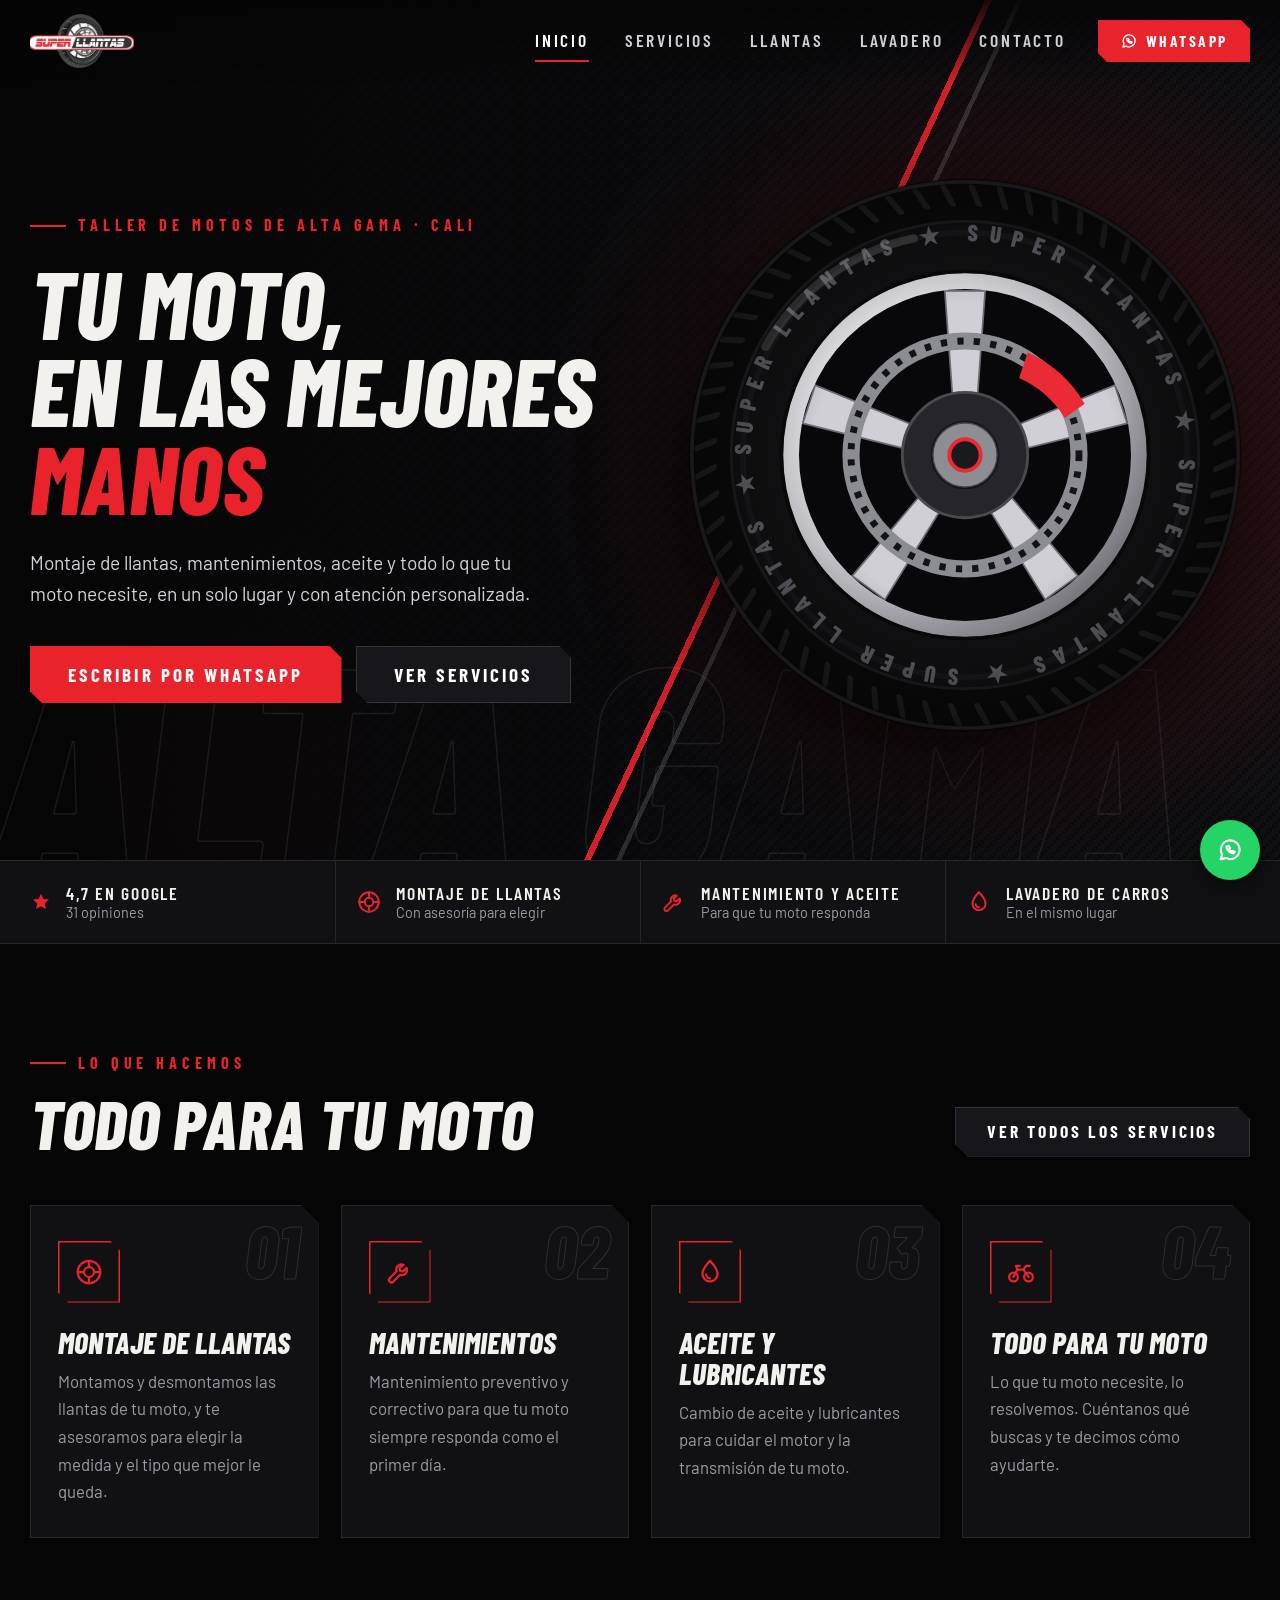
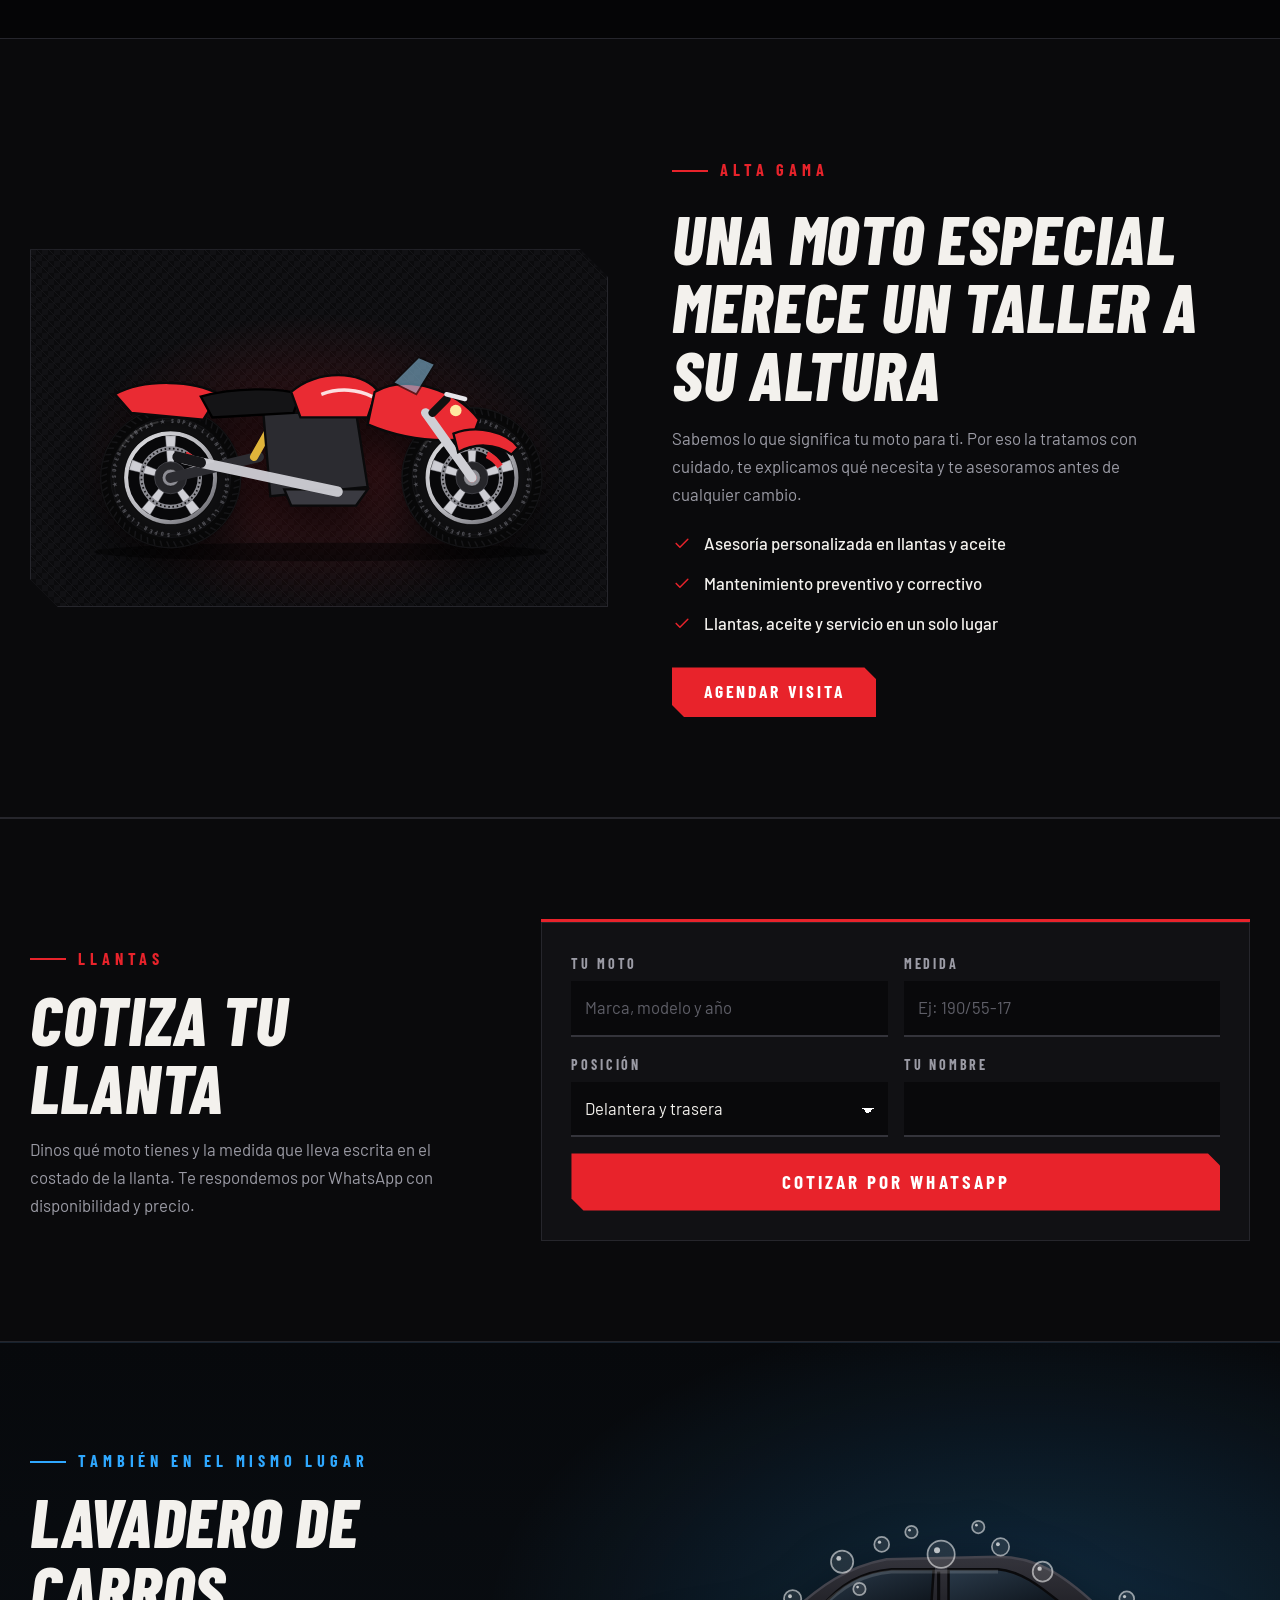
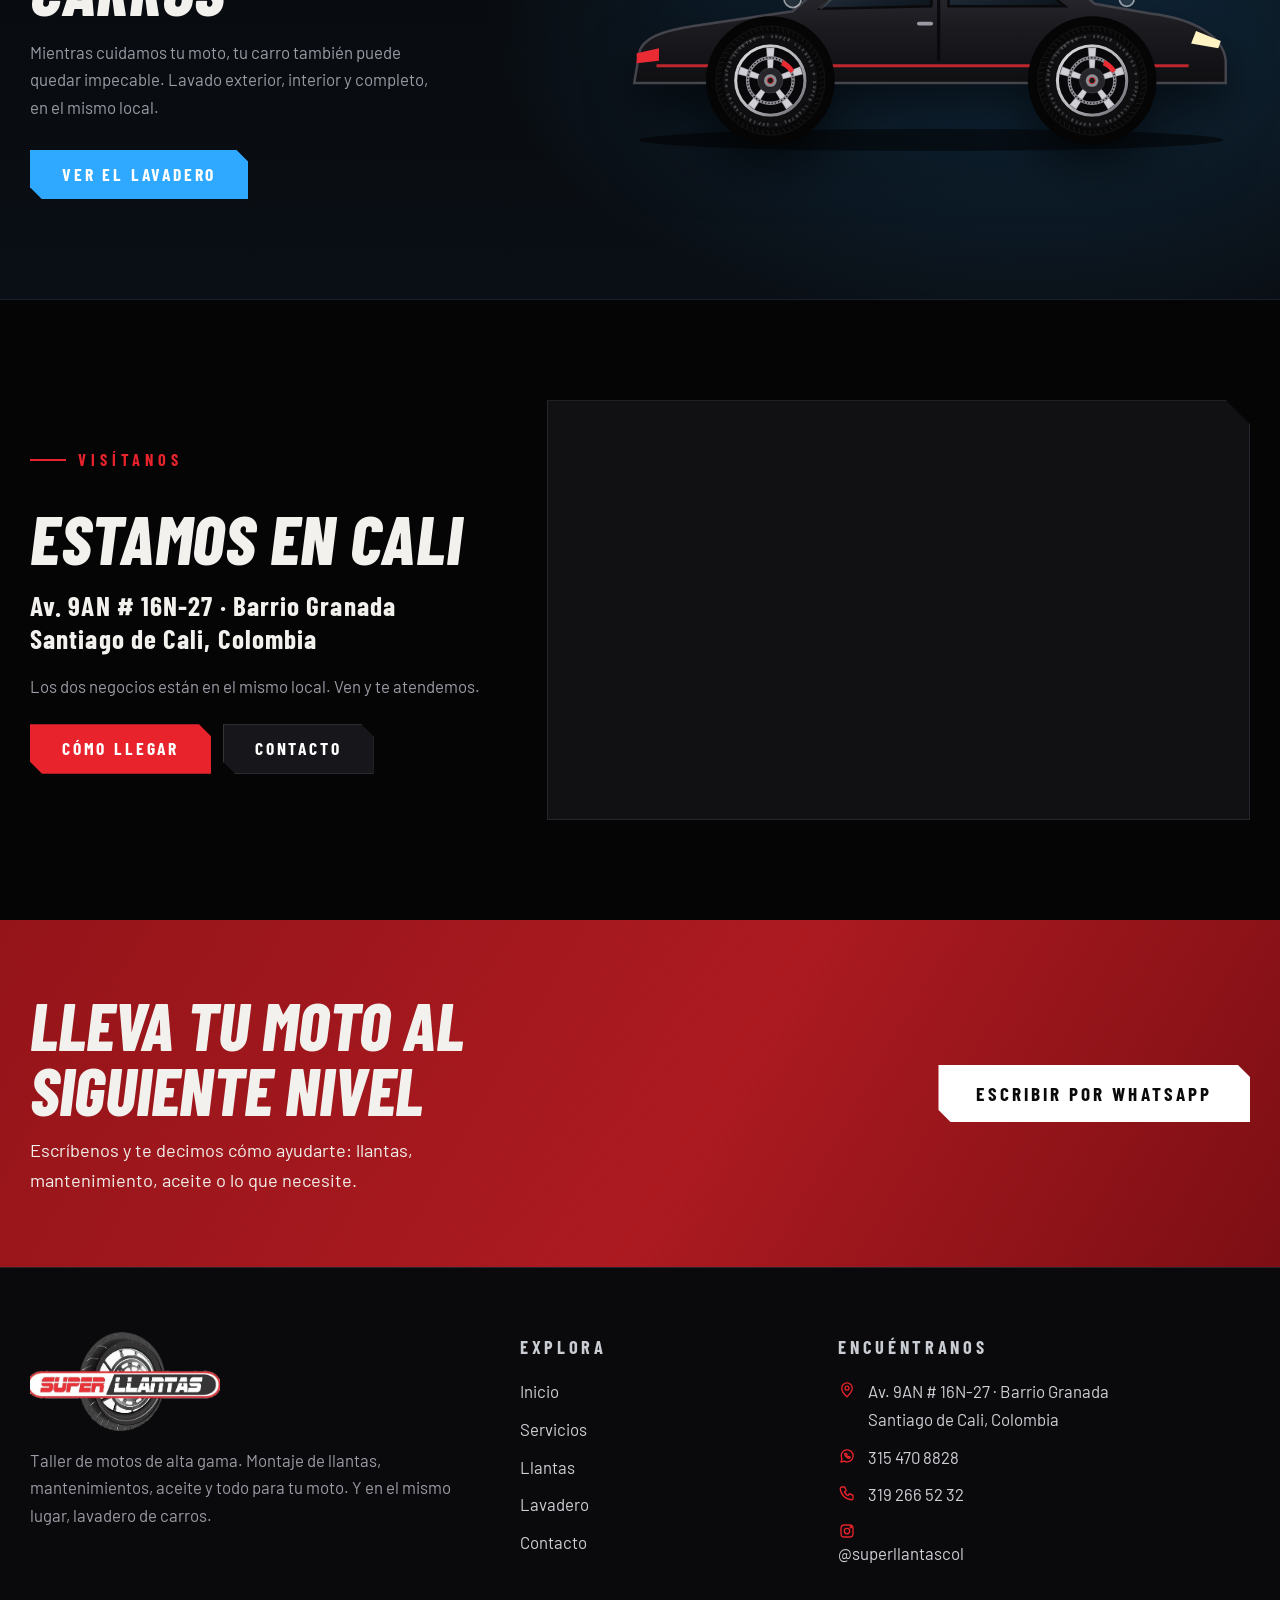
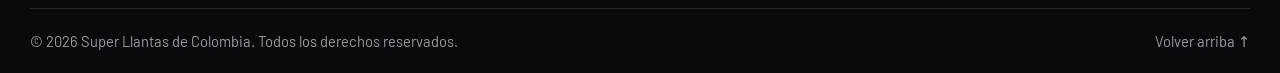
==== commit 8e516f63: "Replantear el sitio como taller de motos de alta gama y agregar el lavadero de carros" ====
--- a/index.html
+++ b/index.html
@@ -3,17 +3,17 @@
 <head>
   <meta charset="utf-8">
   <meta name="viewport" content="width=device-width, initial-scale=1">
-  <title>Super Llantas · Llantas para moto en Cali</title>
-  <meta name="description" content="Llantas para motos de motocross, enduro, trail y calle en Cali, Colombia. Encuentra tu medida y cotiza por WhatsApp.">
-  <meta name="theme-color" content="#08080a">
+  <title>Super Llantas · Taller de motos de alta gama en Cali</title>
+  <meta name="description" content="Taller de motos de alta gama en Cali: montaje de llantas, mantenimientos, aceite y todo para tu moto. Y en el mismo lugar, lavadero de carros.">
+  <meta name="theme-color" content="#050506">
   <link rel="icon" type="image/png" href="assets/img/favicon.png">
   <link rel="apple-touch-icon" href="assets/img/apple-touch-icon.png">
-  <meta property="og:title" content="Super Llantas · Llantas para toda moto">
-  <meta property="og:description" content="Motocross, enduro, trail y calle. Cali, Colombia.">
+  <meta property="og:title" content="Super Llantas · Taller de motos de alta gama">
+  <meta property="og:description" content="Montaje de llantas, mantenimientos, aceite y todo para tu moto. Cali, Colombia.">
   <meta property="og:image" content="assets/img/logo.png">
   <link rel="preconnect" href="https://fonts.googleapis.com">
   <link rel="preconnect" href="https://fonts.gstatic.com" crossorigin>
-  <link href="https://fonts.googleapis.com/css2?family=Anton&family=Barlow:wght@400;500;600&family=Barlow+Condensed:wght@500;600;700;800&display=swap" rel="stylesheet">
+  <link href="https://fonts.googleapis.com/css2?family=Barlow:wght@400;500;600&family=Barlow+Condensed:ital,wght@0,500;0,600;0,700;0,800;1,700;1,800&display=swap" rel="stylesheet">
   <link rel="stylesheet" href="assets/css/styles.css">
 </head>
 <body data-page="inicio">
@@ -21,80 +21,29 @@
   <!-- HERO -->
   <section class="hero">
     <div class="hero__bg"></div>
-    <div class="hero__panel"></div>
-    <div class="hero__stripe"></div><div class="hero__stripe"></div>
-    <div class="hero__ghost" aria-hidden="true">Cross</div>
+    <div class="hero__lines"></div>
+    <div class="hero__ghost" aria-hidden="true">Alta gama</div>
     <div class="wrap hero__grid">
       <div class="hero__copy">
-        <p class="eyebrow">Cali · Colombia</p>
-        <h1 class="hero__title"><span>Rompe</span><span><b class="out" style="font-weight:400">El</b> <b class="fill" style="font-weight:400">Camino</b></span></h1>
-        <p class="hero__lead">Llantas para motocross, enduro, trail y calle. Elige tu moto, encuentra tu medida y rueda con el agarre que se merece tu máquina.</p>
+        <p class="eyebrow">Taller de motos de alta gama · Cali</p>
+        <h1 class="hero__title"><span>Tu moto,</span><span>en las mejores</span><span class="red">manos</span></h1>
+        <p class="hero__lead">Montaje de llantas, mantenimientos, aceite y todo lo que tu moto necesite, en un solo lugar y con atención personalizada.</p>
         <div class="hero__cta">
-          <a class="btn btn--lg" href="llantas.html"><span>Ver llantas</span></a>
-          <a class="btn btn--lg btn--white" href="motos.html"><span>Ver motos</span></a>
+          <a class="btn btn--lg" data-wa="Hola Super Llantas, quiero agendar un servicio para mi moto." target="_blank" rel="noopener"><span>Escribir por WhatsApp</span></a>
+          <a class="btn btn--lg btn--dark" href="servicios.html"><span>Ver servicios</span></a>
         </div>
       </div>
-      <div class="hero__art">
-        <div id="hero-wheel" style="width:100%;height:100%"></div>
-        <div class="plate" aria-hidden="true">01<small>SUPER LLANTAS</small></div>
-      </div>
+      <div class="hero__art"><div id="hero-wheel" style="width:100%;height:100%"></div></div>
     </div>
   </section>
 
-  <!-- BUSCADOR -->
-  <section class="finder">
-    <div class="wrap">
-      <form class="finder__box" action="llantas.html" method="get">
-        <div class="finder__title"><small>Tablero de pits</small>Encuentra tu llanta</div>
-        <div class="field"><label for="f-tipo">Tipo de moto</label><select id="f-tipo" name="tipo"></select></div>
-        <div class="field"><label for="f-pos">Posición</label>
-          <select id="f-pos" name="pos"><option value="">Delantera y trasera</option><option>Delantera</option><option>Trasera</option></select></div>
-        <div class="field"><label for="f-q">Medida</label><input id="f-q" name="q" placeholder="Ej: 110/90-19" autocomplete="off"></div>
-        <button class="btn btn--lg" type="submit"><span>Buscar</span></button>
-      </form>
-    </div>
-  </section>
-
-  <div class="marquee" aria-hidden="true">
-    <div class="marquee__track">
-      <div><span>Motocross</span><span>Enduro</span><span>Trail</span><span>Deportivas</span><span>Scooter</span><span>Montaje</span><span>Super Wash</span><span>Viajeros</span></div>
-      <div><span>Motocross</span><span>Enduro</span><span>Trail</span><span>Deportivas</span><span>Scooter</span><span>Montaje</span><span>Super Wash</span><span>Viajeros</span></div>
-    </div>
-  </div>
-
-  <!-- CATEGORÍAS -->
-  <section class="section">
-    <div class="wrap">
-      <div class="head">
-        <div><p class="eyebrow">Para cada terreno</p><h2 class="h2"><span>Elige tu pista</span></h2></div>
-        <p class="muted">No es lo mismo el barro que el asfalto. Escoge el tipo de uso y te mostramos las llantas que mejor se agarran.</p>
-      </div>
-      <div class="cats" id="tipos-grid"></div>
-    </div>
-  </section>
-
-  <div class="tread" aria-hidden="true"></div>
-
-  <!-- LLANTAS DESTACADAS -->
-  <section class="section">
-    <div class="wrap">
-      <div class="head">
-        <div><p class="eyebrow">Salen volando</p><h2 class="h2"><span>Llantas destacadas</span></h2></div>
-        <a class="btn" href="llantas.html"><span>Todo el catálogo</span></a>
-      </div>
-      <div class="grid" id="destacadas"></div>
-    </div>
-  </section>
-
-  <!-- MOTOS -->
-  <section class="section" style="background:linear-gradient(180deg,#0e0e10,#0a0a0c)">
-    <div class="wrap">
-      <div class="head">
-        <div><p class="eyebrow">Tu máquina, tus llantas</p><h2 class="h2"><span>Motos</span></h2></div>
-        <p class="muted">Cada moto muestra qué medidas de llanta usa. Un toque y ves las que te sirven.</p>
-      </div>
-      <div class="grid grid--3" id="motos-destacadas"></div>
-      <div style="margin-top:40px;text-align:center"><a class="btn btn--dark" href="motos.html"><span>Ver todas las motos</span></a></div>
+  <!-- CONFIANZA -->
+  <section class="trust">
+    <div class="wrap trust__in">
+      <div class="trust__it"><span class="stars" aria-hidden="true"><svg class="ico" width="22" height="22" viewBox="0 0 24 24"><path d="M12 3l2.6 5.6 6.1.7-4.5 4.2 1.2 6L12 16.6 6.6 19.5l1.2-6L3.3 9.3l6.1-.7z" fill="currentColor"/></svg></span><span><span data-site="calificacion"></span> en Google<small><span data-site="opiniones"></span> opiniones</small></span></div>
+      <div class="trust__it"><span id="t1"></span><span>Montaje de llantas<small>Con asesoría para elegir</small></span></div>
+      <div class="trust__it"><span id="t2"></span><span>Mantenimiento y aceite<small>Para que tu moto responda</small></span></div>
+      <div class="trust__it"><span id="t3"></span><span>Lavadero de carros<small>En el mismo lugar</small></span></div>
     </div>
   </section>
 
@@ -102,25 +51,84 @@
   <section class="section">
     <div class="wrap">
       <div class="head">
-        <div><p class="eyebrow">Más que llantas</p><h2 class="h2"><span>Todo para rodar</span></h2></div>
-        <a class="btn btn--dark" href="servicios.html"><span>Ver servicios</span></a>
+        <div><p class="eyebrow">Lo que hacemos</p><h2 class="h2">Todo para tu moto</h2></div>
+        <a class="btn btn--dark" href="servicios.html"><span>Ver todos los servicios</span></a>
       </div>
       <div class="svcs" id="servicios-grid"></div>
     </div>
   </section>
 
-  <!-- CTA -->
-  <div class="checker" aria-hidden="true"></div>
+  <!-- ALTA GAMA -->
+  <section class="section section--alt">
+    <div class="wrap split">
+      <div class="split__art reveal" id="split-moto"></div>
+      <div class="split__txt reveal">
+        <p class="eyebrow">Alta gama</p>
+        <h2 class="h2">Una moto especial merece un taller a su altura</h2>
+        <p class="muted">Sabemos lo que significa tu moto para ti. Por eso la tratamos con cuidado, te explicamos qué necesita y te asesoramos antes de cualquier cambio.</p>
+        <ul class="ticks">
+          <li><span id="k1"></span>Asesoría personalizada en llantas y aceite</li>
+          <li><span id="k2"></span>Mantenimiento preventivo y correctivo</li>
+          <li><span id="k3"></span>Llantas, aceite y servicio en un solo lugar</li>
+        </ul>
+        <a class="btn" href="contacto.html"><span>Agendar visita</span></a>
+      </div>
+    </div>
+  </section>
+
+  <!-- COTIZADOR -->
+  <section class="section quote">
+    <div class="wrap quote__box">
+      <div>
+        <p class="eyebrow">Llantas</p>
+        <h2 class="h2">Cotiza tu llanta</h2>
+        <p class="muted" style="margin-top:16px">Dinos qué moto tienes y la medida que lleva escrita en el costado de la llanta. Te respondemos por WhatsApp con disponibilidad y precio.</p>
+      </div>
+      <form class="quote__form" data-quote>
+        <div class="field"><label for="q-moto">Tu moto</label><input id="q-moto" name="moto" placeholder="Marca, modelo y año" autocomplete="off"></div>
+        <div class="field"><label for="q-medida">Medida</label><input id="q-medida" name="medida" placeholder="Ej: 190/55-17" autocomplete="off"></div>
+        <div class="field"><label for="q-pos">Posición</label>
+          <select id="q-pos" name="posicion"><option value="">Delantera y trasera</option><option>Delantera</option><option>Trasera</option></select></div>
+        <div class="field"><label for="q-nom">Tu nombre</label><input id="q-nom" name="nombre" autocomplete="name"></div>
+        <button class="btn btn--lg" type="submit"><span>Cotizar por WhatsApp</span></button>
+      </form>
+    </div>
+  </section>
+
+  <!-- LAVADERO -->
+  <section class="wash section">
+    <div class="wrap wash__in">
+      <div class="wash__txt reveal">
+        <p class="eyebrow">También en el mismo lugar</p>
+        <h2 class="h2" data-lav="nombre"></h2>
+        <p class="muted" style="margin:16px 0 28px;max-width:46ch">Mientras cuidamos tu moto, tu carro también puede quedar impecable. Lavado exterior, interior y completo, en el mismo local.</p>
+        <a class="btn" href="lavadero.html"><span>Ver el lavadero</span></a>
+      </div>
+      <div class="wash__art reveal" id="home-car"></div>
+    </div>
+  </section>
+
+  <!-- UBICACIÓN -->
+  <section class="section">
+    <div class="wrap where">
+      <div class="where__txt">
+        <p class="eyebrow">Visítanos</p>
+        <h2 class="h2">Estamos en Cali</h2>
+        <p class="where__addr"><span data-site="direccion"></span> · <span data-site="barrio"></span><br><span data-site="ciudad"></span></p>
+        <p class="muted">Los dos negocios están en el mismo local. Ven y te atendemos.</p>
+        <div class="where__btns">
+          <a class="btn" data-maps-link target="_blank" rel="noopener"><span>Cómo llegar</span></a>
+          <a class="btn btn--dark" href="contacto.html"><span>Contacto</span></a>
+        </div>
+      </div>
+      <div class="map" data-map></div>
+    </div>
+  </section>
+
   <section class="cta">
     <div class="wrap cta__in">
-      <div>
-        <h2>¿Tu moto lista para rodar?</h2>
-        <p>Escríbenos con la medida o el modelo de tu moto y te cotizamos al instante. Estamos en Cali.</p>
-      </div>
-      <div class="cta__btns">
-        <a class="btn btn--lg btn--white" data-wa="Hola Super Llantas, quiero cotizar una llanta." target="_blank" rel="noopener"><span>Cotizar por WhatsApp</span></a>
-        <a class="btn btn--lg" href="contacto.html"><span>Cómo llegar</span></a>
-      </div>
+      <div><h2>Lleva tu moto al siguiente nivel</h2><p>Escríbenos y te decimos cómo ayudarte: llantas, mantenimiento, aceite o lo que necesite.</p></div>
+      <div class="cta__btns"><a class="btn btn--lg btn--white" data-wa="Hola Super Llantas, quiero información." target="_blank" rel="noopener"><span>Escribir por WhatsApp</span></a></div>
     </div>
   </section>
 </main>
@@ -129,5 +137,11 @@
 <script src="assets/js/art.js"></script>
 <script src="assets/js/layout.js"></script>
 <script src="assets/js/app.js"></script>
+<script>
+  /* iconos de la franja y de la lista */
+  [['t1','tire',26],['t2','wrench',26],['t3','drop',26],['k1','check',20],['k2','check',20],['k3','check',20]]
+    .forEach(([id, ic, s]) => { const el = document.getElementById(id); if (el) el.innerHTML = Art.icon(ic, s); });
+  document.querySelectorAll('.trust__it > span:first-child:has(.ico)').forEach(e => e.style.color = 'var(--accent)');
+</script>
 </body>
 </html>
--- a/assets/css/styles.css
+++ b/assets/css/styles.css
@@ -1,37 +1,35 @@
 /* ============================================================
-   SUPER LLANTAS · estilo motocross
-   Rojo del logo + negro tierra + blanco, cortes en diagonal,
-   tacos de llanta y banderas a cuadros.
+   SUPER LLANTAS · taller de motos de alta gama
+   Negro carbón, rojo del logo, acero y líneas finas.
+   El lavadero usa un acento azul agua (--accent).
    ============================================================ */
 :root {
-  --red: #ea2b33;
-  --red-d: #b4161d;
-  --amber: #ffc21a;
-  --black: #08080a;
-  --coal: #0e0e10;
-  --panel: #151518;
-  --panel-2: #1b1b1f;
-  --line: #2a2a30;
-  --white: #f5f3ef;
-  --mute: #a2a2ab;
-  --f-display: 'Anton', 'Impact', 'Arial Narrow', sans-serif;
-  --f-cond: 'Barlow Condensed', 'Arial Narrow', sans-serif;
+  --red: #e8232b;
+  --accent: var(--red);
+  --water: #2fa8ff;
+  --black: #050506;
+  --coal: #0a0a0c;
+  --panel: #111114;
+  --panel-2: #17171b;
+  --line: #26262c;
+  --line-2: #34343b;
+  --white: #f3f1ed;
+  --steel: #c9ccd2;
+  --mute: #9b9ba5;
+  --f-display: 'Barlow Condensed', 'Arial Narrow', sans-serif;
   --f-body: 'Barlow', system-ui, -apple-system, 'Segoe UI', sans-serif;
-  --wrap: 1240px;
-  --tread: url("data:image/svg+xml;utf8,<svg xmlns='http://www.w3.org/2000/svg' width='52' height='28'><g fill='%23232328' stroke='%23494951' stroke-width='1.2'><path d='M2 3H22L27 13H7Z'/><path d='M28 15H48L52 25H33Z'/></g></svg>");
-  --noise: url("data:image/svg+xml;utf8,<svg xmlns='http://www.w3.org/2000/svg' width='180' height='180'><filter id='n'><feTurbulence type='fractalNoise' baseFrequency='.85' numOctaves='2' stitchTiles='stitch'/><feColorMatrix values='0 0 0 0 1  0 0 0 0 1  0 0 0 0 1  0 0 0 .55 0'/></filter><rect width='100%' height='100%' filter='url(%23n)'/></svg>");
-}
+  --wrap: 1220px;
+  --cut: 14px;
+  --carbon: url("data:image/svg+xml;utf8,<svg xmlns='http://www.w3.org/2000/svg' width='12' height='12'><rect width='12' height='12' fill='%230b0b0d'/><path d='M0 0h6v6H0zM6 6h6v6H6z' fill='%23111114'/><path d='M0 6l6 6M6 0l6 6' stroke='%23161619' stroke-width='1'/></svg>");
+}
+[data-page="lavadero"] { --accent: var(--water); }
 
 *, *::before, *::after { box-sizing: border-box; }
 html { scroll-behavior: smooth; -webkit-text-size-adjust: 100%; }
 body {
   margin: 0; background: var(--black); color: var(--white);
-  font-family: var(--f-body); font-size: 1.04rem; line-height: 1.6;
+  font-family: var(--f-body); font-size: 1.05rem; line-height: 1.65;
   -webkit-font-smoothing: antialiased; overflow-x: hidden;
-}
-body::before { /* grano de polvo */
-  content: ''; position: fixed; inset: 0; z-index: 1; pointer-events: none;
-  background: var(--noise); opacity: .045; mix-blend-mode: screen;
 }
 body.no-scroll { overflow: hidden; }
 img, svg { max-width: 100%; display: block; }
@@ -39,354 +37,279 @@
 h1, h2, h3, h4, p, ul { margin: 0; }
 ul { padding: 0; list-style: none; }
 button, input, select, textarea { font: inherit; color: inherit; }
-:focus-visible { outline: 2px solid var(--amber); outline-offset: 3px; }
+:focus-visible { outline: 2px solid var(--steel); outline-offset: 3px; }
 ::selection { background: var(--red); color: #fff; }
 
-.wrap { width: min(var(--wrap), 100% - 40px); margin-inline: auto; position: relative; z-index: 2; }
+.wrap { width: min(var(--wrap), 100% - 48px); margin-inline: auto; position: relative; z-index: 2; }
 .muted { color: var(--mute); }
 .red { color: var(--red); }
 .ico { flex: none; }
 
 /* ---------- cabecera ---------- */
-.site-header {
-  position: fixed; inset: 0 0 auto 0; z-index: 50; padding: 12px 0;
-  background: linear-gradient(180deg, rgba(8,8,10,.92), rgba(8,8,10,0));
-  transition: background .3s, padding .3s, box-shadow .3s;
-}
+.site-header { position: fixed; inset: 0 0 auto 0; z-index: 50; padding: 14px 0; background: linear-gradient(180deg, rgba(5,5,6,.9), rgba(5,5,6,0)); transition: background .3s, padding .3s, box-shadow .3s; }
 /* sin backdrop-filter: haría que el menú móvil (fixed) se posicione respecto a la cabecera */
-.site-header.is-stuck { background: rgba(8,8,10,.97); padding: 7px 0; box-shadow: 0 2px 0 var(--red); }
+.site-header.is-stuck { background: rgba(5,5,6,.97); padding: 8px 0; box-shadow: 0 1px 0 var(--line); }
 .site-header__in { display: flex; align-items: center; justify-content: space-between; gap: 24px; }
 .brand img { height: 54px; width: auto; transition: height .3s; }
-.is-stuck .brand img { height: 46px; }
-.nav { display: flex; align-items: center; gap: 6px; }
-.nav > a:not(.btn) {
-  font-family: var(--f-cond); font-weight: 700; font-size: 1.12rem; letter-spacing: .14em; text-transform: uppercase;
-  padding: 10px 16px; position: relative; color: #dcdce0; transition: color .2s;
-}
-.nav > a:not(.btn)::after {
-  content: ''; position: absolute; left: 16px; right: 16px; bottom: 4px; height: 3px; background: var(--red);
-  transform: scaleX(0) skewX(-30deg); transform-origin: left; transition: transform .25s;
-}
+.is-stuck .brand img { height: 44px; }
+.nav { display: flex; align-items: center; gap: 4px; }
+.nav > a:not(.btn) { font-family: var(--f-display); font-weight: 600; font-size: 1.1rem; letter-spacing: .16em; text-transform: uppercase; padding: 10px 16px; position: relative; color: #cfcfd5; transition: color .2s; }
+.nav > a:not(.btn)::after { content: ''; position: absolute; left: 16px; right: 16px; bottom: 4px; height: 2px; background: var(--red); transform: scaleX(0); transform-origin: left; transition: transform .25s; }
 .nav > a:not(.btn):hover, .nav > a.is-active { color: #fff; }
-.nav > a:not(.btn):hover::after, .nav > a.is-active::after { transform: scaleX(1) skewX(-30deg); }
-.nav__cta { margin-left: 10px; }
-.burger { display: none; width: 46px; height: 46px; background: var(--red); border: 0; cursor: pointer; flex-direction: column; justify-content: center; align-items: center; gap: 5px;
-  clip-path: polygon(8px 0, 100% 0, calc(100% - 8px) 100%, 0 100%); }
-.burger i { display: block; width: 22px; height: 2.5px; background: #fff; transition: transform .3s, opacity .3s; }
-.burger.is-open i:nth-child(1) { transform: translateY(7.5px) rotate(45deg); }
+.nav > a:not(.btn):hover::after, .nav > a.is-active::after { transform: scaleX(1); }
+.nav__cta { margin-left: 12px; }
+.burger { display: none; width: 46px; height: 46px; background: var(--panel-2); border: 1px solid var(--line-2); cursor: pointer; flex-direction: column; justify-content: center; align-items: center; gap: 5px; }
+.burger i { display: block; width: 22px; height: 2px; background: #fff; transition: transform .3s, opacity .3s; }
+.burger.is-open i:nth-child(1) { transform: translateY(7px) rotate(45deg); }
 .burger.is-open i:nth-child(2) { opacity: 0; }
-.burger.is-open i:nth-child(3) { transform: translateY(-7.5px) rotate(-45deg); }
-
-/* ---------- botones ---------- */
+.burger.is-open i:nth-child(3) { transform: translateY(-7px) rotate(-45deg); }
+
+/* ---------- botones (esquinas cortadas) ---------- */
 .btn {
   display: inline-flex; align-items: center; justify-content: center; gap: 10px; cursor: pointer; border: 0;
-  padding: 15px 30px; background: var(--red); color: #fff;
-  font-family: var(--f-cond); font-weight: 800; font-size: 1.12rem; letter-spacing: .14em; text-transform: uppercase; line-height: 1;
-  clip-path: polygon(14px 0, 100% 0, calc(100% - 14px) 100%, 0 100%);
+  padding: 16px 32px; background: var(--accent); color: #fff;
+  font-family: var(--f-display); font-weight: 700; font-size: 1.1rem; letter-spacing: .16em; text-transform: uppercase; line-height: 1;
+  clip-path: polygon(0 0, calc(100% - 12px) 0, 100% 12px, 100% 100%, 12px 100%, 0 calc(100% - 12px));
   transition: background .2s, color .2s, transform .2s; white-space: nowrap;
 }
 .btn > span { display: inline-flex; align-items: center; gap: 8px; }
 .btn:hover { background: #fff; color: var(--black); transform: translateY(-2px); }
 .btn--white { background: #fff; color: var(--black); }
-.btn--white:hover { background: var(--amber); }
-.btn--dark { background: var(--panel-2); color: #fff; box-shadow: inset 0 0 0 1px var(--line); }
+.btn--white:hover { background: var(--steel); }
+.btn--dark { background: var(--panel-2); color: #fff; box-shadow: inset 0 0 0 1px var(--line-2); }
 .btn--dark:hover { background: #fff; color: var(--black); }
-.btn--sm { padding: 11px 20px; font-size: .98rem; letter-spacing: .12em; clip-path: polygon(10px 0, 100% 0, calc(100% - 10px) 100%, 0 100%); }
-.btn--lg { padding: 19px 38px; font-size: 1.25rem; }
-
-.tag {
-  display: inline-block; padding: 4px 12px 3px; font-family: var(--f-cond); font-weight: 800; font-size: .86rem; letter-spacing: .14em; text-transform: uppercase;
-  background: var(--panel-2); color: #fff; clip-path: polygon(7px 0, 100% 0, calc(100% - 7px) 100%, 0 100%);
-}
-.tag--red { background: var(--red); }
-.tag--ghost { background: rgba(255,255,255,.1); color: #cfcfd5; }
-
-/* ---------- títulos de sección ---------- */
-.section { padding: 96px 0; position: relative; }
-.section--tight { padding: 64px 0; }
-.eyebrow {
-  display: inline-flex; align-items: center; gap: 12px; font-family: var(--f-cond); font-weight: 800; font-size: 1.02rem;
-  letter-spacing: .26em; text-transform: uppercase; color: var(--red);
-}
-.eyebrow::before { content: ''; width: 34px; height: 4px; background: var(--red); transform: skewX(-30deg); }
-.h2 {
-  font-family: var(--f-display); font-weight: 400; text-transform: uppercase; line-height: .98; letter-spacing: .01em;
-  font-size: clamp(2.5rem, 5.6vw, 4.6rem); margin-top: 10px;
-}
-.h2 span { display: inline-block; transform: skewX(-7deg); }
-.head { display: flex; justify-content: space-between; align-items: flex-end; gap: 28px; flex-wrap: wrap; margin-bottom: 44px; }
+.btn--sm { padding: 12px 22px; font-size: .98rem; clip-path: polygon(0 0, calc(100% - 9px) 0, 100% 9px, 100% 100%, 9px 100%, 0 calc(100% - 9px)); }
+.btn--lg { padding: 19px 38px; font-size: 1.2rem; }
+
+/* ---------- títulos ---------- */
+.section { padding: 100px 0; position: relative; }
+.section--alt { background: var(--coal); border-block: 1px solid var(--line); }
+.eyebrow { display: inline-flex; align-items: center; gap: 12px; font-family: var(--f-display); font-weight: 700; font-size: 1.02rem; letter-spacing: .3em; text-transform: uppercase; color: var(--accent); }
+.eyebrow::before { content: ''; width: 36px; height: 2px; background: var(--accent); }
+.h2 { font-family: var(--f-display); font-weight: 800; font-style: italic; text-transform: uppercase; line-height: .98; letter-spacing: .01em; font-size: clamp(2.5rem, 5.4vw, 4.4rem); margin-top: 12px; }
+.h3 { font-family: var(--f-display); font-weight: 800; font-style: italic; text-transform: uppercase; line-height: 1; letter-spacing: .02em; font-size: clamp(1.9rem, 3.4vw, 2.5rem); }
+.head { display: flex; justify-content: space-between; align-items: flex-end; gap: 28px; flex-wrap: wrap; margin-bottom: 48px; }
 .head p { max-width: 46ch; }
 
 /* ---------- hero ---------- */
-.hero { position: relative; min-height: min(100vh, 880px); padding: 150px 0 120px; overflow: hidden; display: flex; align-items: center; background: var(--black); }
+.hero { position: relative; min-height: min(100vh, 860px); padding: 150px 0 100px; overflow: hidden; display: flex; align-items: center; background: var(--black); }
 .hero__bg { position: absolute; inset: 0; background:
-  radial-gradient(60% 80% at 20% 30%, rgba(234,43,51,.10), transparent 60%),
-  linear-gradient(180deg, #0b0b0d, #111114); }
-.hero__panel {
-  position: absolute; top: 0; bottom: 0; right: 0; width: 56%;
-  clip-path: polygon(26% 0, 100% 0, 100% 100%, 0 100%);
-  background:
-    radial-gradient(circle at 18% 78%, rgba(0,0,0,.55) 0 2px, transparent 3px) 0 0 / 46px 46px,
-    radial-gradient(circle at 70% 30%, rgba(0,0,0,.4) 0 3px, transparent 4px) 0 0 / 71px 71px,
-    linear-gradient(135deg, #f23a41 0%, var(--red) 40%, #9c1017 100%);
-}
-.hero__panel::after { content: ''; position: absolute; inset: 0; background: var(--noise); opacity: .18; mix-blend-mode: multiply; }
-.hero__stripe { position: absolute; top: 0; bottom: 0; right: 54%; width: 22px; background: #fff; transform: skewX(-16deg) translateX(40px); opacity: .95; }
-.hero__stripe + .hero__stripe { right: calc(54% - 40px); width: 8px; background: var(--amber); }
-.hero__ghost {
-  position: absolute; right: -2%; bottom: -4%; font-family: var(--f-display); font-size: clamp(9rem, 26vw, 25rem); line-height: .8; color: transparent;
-  -webkit-text-stroke: 2px rgba(255,255,255,.16); text-transform: uppercase; transform: skewX(-8deg); pointer-events: none; white-space: nowrap;
-}
+  radial-gradient(52% 70% at 78% 52%, rgba(232,35,43,.28), transparent 70%),
+  radial-gradient(40% 50% at 8% 90%, rgba(232,35,43,.10), transparent 70%),
+  var(--carbon); }
+.hero__bg::after { content: ''; position: absolute; inset: 0; background: linear-gradient(90deg, var(--black) 0%, rgba(5,5,6,.55) 45%, rgba(5,5,6,0) 100%); }
+.hero__lines { position: absolute; inset: 0; pointer-events: none; background:
+  linear-gradient(115deg, transparent 58.6%, rgba(232,35,43,.9) 58.6% 59%, transparent 59%),
+  linear-gradient(115deg, transparent 60.5%, rgba(255,255,255,.14) 60.5% 60.8%, transparent 60.8%); }
+.hero__ghost { position: absolute; left: -1%; bottom: -3%; font-family: var(--f-display); font-weight: 800; font-style: italic; font-size: clamp(8rem, 24vw, 22rem); line-height: .8; color: transparent; -webkit-text-stroke: 1.5px rgba(255,255,255,.08); text-transform: uppercase; pointer-events: none; white-space: nowrap; }
 .hero__grid { display: grid; grid-template-columns: minmax(0, 1.05fr) minmax(0, .95fr); align-items: center; gap: 20px; }
-.hero__copy { position: relative; z-index: 3; }
-.hero__title {
-  font-family: var(--f-display); font-weight: 400; text-transform: uppercase; line-height: .9; letter-spacing: .01em;
-  font-size: clamp(4.2rem, 8.6vw, 8.2rem); margin: 18px 0 26px;
-}
-.hero__title span { display: block; transform: skewX(-8deg); transform-origin: left bottom; }
-.hero__title .out { color: transparent; -webkit-text-stroke: 2.5px #fff; }
-.hero__title .fill { color: var(--red); text-shadow: 0 0 40px rgba(234,43,51,.35); }
-.hero__lead { font-size: 1.22rem; max-width: 46ch; color: #d6d6dc; }
-.hero__cta { display: flex; flex-wrap: wrap; gap: 14px; margin-top: 34px; }
-.hero__art { position: relative; z-index: 2; aspect-ratio: 1; width: min(100%, 640px); justify-self: center; }
-.hero__art .art-wheel { width: 100%; height: 100%; filter: drop-shadow(0 30px 40px rgba(0,0,0,.55)); }
-.plate {
-  position: absolute; z-index: 3; left: 2%; top: 6%; background: var(--amber); color: var(--black); border: 4px solid var(--black);
-  padding: 4px 18px 0; border-radius: 14px; font-family: var(--f-display); font-size: clamp(2.6rem, 6vw, 4.6rem); line-height: 1.1; transform: rotate(-8deg);
-  box-shadow: 0 10px 30px rgba(0,0,0,.4);
-}
-.plate small { display: block; font-family: var(--f-cond); font-weight: 800; font-size: .8rem; letter-spacing: .22em; line-height: 1; text-align: center; padding-bottom: 6px; margin-top: -4px; }
-
-/* ---------- bandas ---------- */
-.checker { height: 26px; background: conic-gradient(#fff 25%, #0a0a0a 0 50%, #fff 0 75%, #0a0a0a 0) 0 0 / 26px 26px; }
-.tread { height: 28px; background: var(--tread) 0 0 / 52px 28px repeat-x, var(--coal); }
-.marquee { background: var(--red); transform: skewY(-1.2deg); overflow: hidden; margin: 70px 0 0; position: relative; z-index: 4; border-block: 3px solid var(--black); }
-.marquee__track { display: flex; width: max-content; animation: marquee 32s linear infinite; }
-.marquee span {
-  font-family: var(--f-display); text-transform: uppercase; font-size: 1.7rem; letter-spacing: .06em; padding: 12px 0; white-space: nowrap; color: #fff;
-}
-.marquee span::after { content: '✦'; margin: 0 28px; color: var(--black); }
-@keyframes marquee { to { transform: translateX(-50%); } }
-
-/* ---------- buscador (tablero de cronometraje) ---------- */
-.finder { position: relative; z-index: 6; margin-top: -78px; }
-.finder__box {
-  display: grid; grid-template-columns: 1.1fr 1fr 1fr 1fr auto; gap: 18px; align-items: end; padding: 28px 30px;
-  background: #101013; border-top: 5px solid var(--red); box-shadow: 0 24px 60px rgba(0,0,0,.6), inset 0 0 0 1px var(--line);
-}
-.finder__title { font-family: var(--f-display); text-transform: uppercase; font-size: 1.9rem; line-height: 1; }
-.finder__title small { display: block; font-family: var(--f-cond); font-weight: 700; font-size: .88rem; letter-spacing: .22em; color: var(--red); margin-bottom: 6px; }
-.field label { display: block; font-family: var(--f-cond); font-weight: 800; font-size: .84rem; letter-spacing: .2em; text-transform: uppercase; color: var(--mute); margin-bottom: 6px; }
-.field input, .field select, .field textarea {
-  width: 100%; background: #0a0a0c; border: 0; border-bottom: 3px solid #34343b; padding: 13px 14px; font-size: 1.04rem; border-radius: 0; transition: border-color .2s, background .2s;
-  appearance: none; -webkit-appearance: none;
-}
+.hero__title { font-family: var(--f-display); font-weight: 800; font-style: italic; text-transform: uppercase; line-height: .92; letter-spacing: .005em; font-size: clamp(3.4rem, 7.4vw, 6.8rem); margin: 20px 0 26px; }
+.hero__title span { display: block; }
+.hero__title .red { color: var(--red); }
+.hero__lead { font-size: 1.2rem; max-width: 46ch; color: #d3d3d9; }
+.hero__cta { display: flex; flex-wrap: wrap; gap: 14px; margin-top: 36px; }
+.hero__art { position: relative; z-index: 2; aspect-ratio: 1; width: min(100%, 600px); justify-self: center; }
+.hero__art .art-wheel { width: 100%; height: 100%; filter: drop-shadow(0 30px 50px rgba(0,0,0,.7)); }
+
+/* ---------- franja de confianza ---------- */
+.trust { background: var(--panel); border-block: 1px solid var(--line); }
+.trust__in { display: grid; grid-template-columns: repeat(4, 1fr); }
+.trust__it { display: flex; align-items: center; gap: 14px; padding: 22px 20px; border-left: 1px solid var(--line); font-family: var(--f-display); font-weight: 600; font-size: 1.1rem; letter-spacing: .1em; text-transform: uppercase; line-height: 1.2; }
+.trust__it:first-child { border-left: 0; padding-left: 0; }
+.trust__it .ico { color: var(--accent); }
+.trust__it small { display: block; font-family: var(--f-body); font-weight: 400; font-size: .9rem; letter-spacing: 0; text-transform: none; color: var(--mute); }
+.stars { display: inline-flex; gap: 2px; color: #ffc21a; }
+
+/* ---------- tarjetas de servicio ---------- */
+.svcs { display: grid; gap: 22px; grid-template-columns: repeat(auto-fit, minmax(250px, 1fr)); }
+.svc { position: relative; padding: 36px 28px 32px; background: var(--panel); box-shadow: inset 0 0 0 1px var(--line); overflow: hidden; clip-path: polygon(0 0, calc(100% - 18px) 0, 100% 18px, 100% 100%, 0 100%); transition: background .3s, transform .3s, box-shadow .3s; }
+.svc::before { content: ''; position: absolute; left: 0; top: 0; width: 100%; height: 3px; background: var(--accent); transform: scaleX(0); transform-origin: left; transition: transform .4s; }
+.svc:hover { background: var(--panel-2); transform: translateY(-5px); box-shadow: inset 0 0 0 1px var(--line-2); }
+.svc:hover::before { transform: scaleX(1); }
+.svc__num { position: absolute; right: 20px; top: 8px; font-family: var(--f-display); font-weight: 800; font-style: italic; font-size: 4.6rem; line-height: 1; color: transparent; -webkit-text-stroke: 1px rgba(255,255,255,.12); }
+.svc__ico { width: 62px; height: 62px; display: grid; place-items: center; color: var(--accent); box-shadow: inset 0 0 0 1.5px var(--accent); margin-bottom: 24px; clip-path: polygon(0 0, calc(100% - 10px) 0, 100% 10px, 100% 100%, 10px 100%, 0 calc(100% - 10px)); }
+.svc h3 { font-family: var(--f-display); font-weight: 800; font-style: italic; text-transform: uppercase; font-size: 1.85rem; line-height: 1.05; margin-bottom: 10px; }
+
+/* ---------- bloque dividido (moto + texto) ---------- */
+.split { display: grid; grid-template-columns: minmax(0, 1fr) minmax(0, 1fr); gap: 64px; align-items: center; }
+.split__art { position: relative; padding: 34px; background: var(--carbon), var(--panel); box-shadow: inset 0 0 0 1px var(--line); clip-path: polygon(0 0, calc(100% - 28px) 0, 100% 28px, 100% 100%, 28px 100%, 0 calc(100% - 28px)); }
+.split__art::before { content: ''; position: absolute; inset: 0; background: radial-gradient(60% 60% at 50% 60%, rgba(232,35,43,.22), transparent 70%); }
+.split__art svg { position: relative; width: 100%; height: auto; filter: drop-shadow(0 18px 20px rgba(0,0,0,.6)); }
+.split__txt p { margin: 18px 0 8px; max-width: 52ch; }
+.ticks { display: grid; gap: 12px; margin: 22px 0 30px; }
+.ticks li { display: flex; align-items: flex-start; gap: 12px; font-weight: 500; }
+.ticks .ico { color: var(--accent); margin-top: 3px; }
+
+/* ---------- cotizador ---------- */
+.quote { background: var(--coal); border-block: 1px solid var(--line); }
+.quote__box { display: grid; grid-template-columns: .9fr 1.4fr; gap: 56px; align-items: center; }
+.quote__form { display: grid; grid-template-columns: 1fr 1fr; gap: 16px; padding: 30px; background: var(--panel); box-shadow: inset 0 0 0 1px var(--line); border-top: 3px solid var(--red); }
+.quote__form .btn { grid-column: 1 / -1; }
+.field label { display: block; font-family: var(--f-display); font-weight: 700; font-size: .88rem; letter-spacing: .2em; text-transform: uppercase; color: var(--mute); margin-bottom: 6px; }
+.field input, .field select, .field textarea { width: 100%; background: #09090b; border: 0; border-bottom: 2px solid var(--line-2); padding: 13px 14px; font-size: 1.04rem; border-radius: 0; transition: border-color .2s, background .2s; appearance: none; -webkit-appearance: none; }
 .field select { background-image: linear-gradient(45deg, transparent 50%, #fff 50%), linear-gradient(135deg, #fff 50%, transparent 50%); background-position: calc(100% - 20px) 55%, calc(100% - 14px) 55%; background-size: 6px 6px; background-repeat: no-repeat; padding-right: 38px; }
-.field input:focus, .field select:focus, .field textarea:focus { outline: none; border-color: var(--red); background-color: #121216; }
+.field input:focus, .field select:focus, .field textarea:focus { outline: none; border-color: var(--red); background-color: #0e0e11; }
 .field input::placeholder, .field textarea::placeholder { color: #5f5f68; }
 .field select option { background: #121214; }
-
-/* ---------- tarjetas ---------- */
-.grid { display: grid; gap: 22px; grid-template-columns: repeat(auto-fill, minmax(268px, 1fr)); }
-.grid--3 { grid-template-columns: repeat(auto-fill, minmax(330px, 1fr)); }
-.card {
-  position: relative; background: var(--panel); display: flex; flex-direction: column;
-  clip-path: polygon(0 0, calc(100% - 24px) 0, 100% 24px, 100% 100%, 0 100%);
-  box-shadow: inset 0 0 0 1px var(--line); transition: transform .3s, box-shadow .3s;
-}
-.card::before { content: ''; position: absolute; z-index: 3; left: 0; top: 0; height: 4px; width: 0; background: var(--red); transition: width .4s; }
-.card:hover { transform: translateY(-6px); box-shadow: inset 0 0 0 1px #3a3a42; }
-.card:hover::before { width: 100%; }
-.card__art {
-  position: relative; aspect-ratio: 5/4; display: grid; place-items: center; overflow: hidden;
-  background:
-    radial-gradient(circle at 50% 55%, rgba(234,43,51,.28), transparent 62%),
-    radial-gradient(circle at 15% 85%, rgba(0,0,0,.5) 0 2px, transparent 3px) 0 0 / 34px 34px,
-    linear-gradient(180deg, #1d1d22, #121215);
-}
-.card__art::after { content: ''; position: absolute; inset: auto 0 0 0; height: 12px; background: repeating-linear-gradient(135deg, var(--red) 0 12px, #0a0a0a 12px 24px); opacity: .9; }
-.card__art .tag { position: absolute; top: 14px; left: 14px; z-index: 2; }
-.card__art .card__ej { left: auto; right: 34px; }
-.card__art .art-wheel { height: 90%; width: auto; transition: transform .6s cubic-bezier(.2,.7,.2,1); filter: drop-shadow(0 14px 18px rgba(0,0,0,.55)); }
-.card:hover .art-wheel { transform: scale(1.06) rotate(18deg); }
-.card__art--moto { aspect-ratio: 16/11; }
-.card__art--moto .art-moto { width: 94%; height: auto; transition: transform .5s; filter: drop-shadow(0 12px 14px rgba(0,0,0,.5)); }
-.card:hover .art-moto { transform: translateX(6px) scale(1.03); }
-.card__art img { position: absolute; inset: 0; width: 100%; height: 100%; object-fit: cover; }
-.card__body { padding: 20px 22px 22px; display: flex; flex-direction: column; flex: 1; }
-.card__eyebrow { font-family: var(--f-cond); font-weight: 700; font-size: .95rem; letter-spacing: .16em; text-transform: uppercase; color: var(--red); }
-.size { font-family: var(--f-display); font-weight: 400; font-size: 2.5rem; line-height: 1.05; letter-spacing: .02em; margin: 4px 0 2px; transform: skewX(-6deg); transform-origin: left; }
-.size--name { font-size: 2.05rem; text-transform: uppercase; }
-.card__name { font-family: var(--f-cond); font-weight: 700; font-size: 1.12rem; letter-spacing: .08em; text-transform: uppercase; }
-.card__uso { font-size: .95rem; margin-top: 6px; }
-.card__foot { margin-top: auto; padding-top: 18px; display: flex; align-items: center; justify-content: space-between; gap: 12px; }
-.card__foot--2 { justify-content: flex-start; gap: 10px; }
-.price { font-family: var(--f-display); font-size: 1.5rem; letter-spacing: .03em; }
-.price--ask { font-family: var(--f-cond); font-weight: 700; font-size: .98rem; letter-spacing: .12em; text-transform: uppercase; color: var(--mute); }
-.spec { margin-top: 14px; border-top: 1px dashed var(--line); }
-.spec li { display: flex; justify-content: space-between; gap: 10px; padding: 8px 0; border-bottom: 1px dashed var(--line); font-size: .98rem; }
-.spec span { color: var(--mute); font-family: var(--f-cond); letter-spacing: .12em; text-transform: uppercase; font-weight: 700; }
-.spec b { font-family: var(--f-display); font-weight: 400; letter-spacing: .04em; font-size: 1.1rem; }
-
-/* ---------- categorías ---------- */
-.cats { display: grid; gap: 20px; grid-template-columns: repeat(auto-fit, minmax(210px, 1fr)); }
-.cat { position: relative; overflow: hidden; display: flex; flex-direction: column; background: var(--panel); box-shadow: inset 0 0 0 1px var(--line);
-  clip-path: polygon(0 0, calc(100% - 22px) 0, 100% 22px, 100% 100%, 0 100%); transition: transform .3s, background .3s; }
-.cat:hover { transform: translateY(-6px); background: var(--panel-2); }
-.cat__art { padding: 18px 14px 0; display: grid; place-items: center; background: radial-gradient(circle at 50% 70%, rgba(234,43,51,.26), transparent 65%); }
-.cat__art .art-wheel { width: 92%; filter: drop-shadow(0 12px 14px rgba(0,0,0,.5)); transition: transform .7s cubic-bezier(.2,.7,.2,1); }
-.cat:hover .art-wheel { transform: rotate(120deg) scale(1.05); }
-.cat__txt { padding: 14px 22px 24px; display: flex; flex-direction: column; flex: 1; }
-.cat__terreno { font-family: var(--f-cond); font-weight: 800; font-size: .86rem; letter-spacing: .18em; text-transform: uppercase; color: var(--red); }
-.cat h3 { font-family: var(--f-display); font-weight: 400; text-transform: uppercase; font-size: 1.8rem; line-height: 1.05; margin: 4px 0 8px; }
-.cat p { color: var(--mute); font-size: .96rem; }
-.cat__go { margin-top: auto; padding-top: 16px; display: inline-flex; align-items: center; gap: 8px; font-family: var(--f-cond); font-weight: 800; letter-spacing: .14em; text-transform: uppercase; font-size: .98rem; }
-.cat:hover .cat__go { color: var(--red); }
-
-/* ---------- servicios ---------- */
-.svcs { display: grid; gap: 20px; grid-template-columns: repeat(auto-fit, minmax(240px, 1fr)); }
-.svc { position: relative; padding: 34px 26px 30px; background: var(--panel); box-shadow: inset 0 0 0 1px var(--line); overflow: hidden;
-  clip-path: polygon(0 0, calc(100% - 22px) 0, 100% 22px, 100% 100%, 0 100%); transition: background .3s, transform .3s; }
-.svc:hover { background: var(--panel-2); transform: translateY(-5px); }
-.svc__num { position: absolute; right: 18px; top: 4px; font-family: var(--f-display); font-size: 5.4rem; line-height: 1; color: transparent; -webkit-text-stroke: 1.5px rgba(255,255,255,.12); }
-.svc__ico { width: 64px; height: 64px; display: grid; place-items: center; background: var(--red); color: #fff; margin-bottom: 20px; clip-path: polygon(10px 0, 100% 0, calc(100% - 10px) 100%, 0 100%); }
-.svc h3 { font-family: var(--f-display); font-weight: 400; text-transform: uppercase; font-size: 1.9rem; margin-bottom: 8px; }
+.field textarea { min-height: 112px; resize: vertical; }
+
+/* ---------- lavadero (acento agua) ---------- */
+.wash { --accent: var(--water); position: relative; overflow: hidden; background:
+  radial-gradient(60% 80% at 80% 50%, rgba(47,168,255,.2), transparent 70%), linear-gradient(180deg, #07090c, #0a0f15); border-block: 1px solid #16212d; }
+.wash__in { display: grid; grid-template-columns: minmax(0, .9fr) minmax(0, 1.1fr); gap: 50px; align-items: center; }
+.wash__art svg { width: 100%; height: auto; filter: drop-shadow(0 20px 24px rgba(0,0,0,.6)); }
+.bub { animation: float 5s ease-in-out infinite; transform-box: fill-box; transform-origin: center; }
+.bub:nth-of-type(2n) { animation-duration: 6.5s; animation-delay: -2s; }
+.bub:nth-of-type(3n) { animation-duration: 4.2s; animation-delay: -1s; }
+@keyframes float { 50% { transform: translateY(-8px); } }
+.wash .btn--dark { background: rgba(47,168,255,.12); box-shadow: inset 0 0 0 1px rgba(47,168,255,.4); }
+.wash .btn--dark:hover { background: #fff; }
+
+/* ---------- categorías de llanta ---------- */
+.cats { display: grid; gap: 20px; grid-template-columns: repeat(auto-fit, minmax(220px, 1fr)); }
+.cat { display: flex; flex-direction: column; background: var(--panel); box-shadow: inset 0 0 0 1px var(--line); clip-path: polygon(0 0, calc(100% - 18px) 0, 100% 18px, 100% 100%, 0 100%); transition: transform .3s, background .3s; }
+.cat:hover { transform: translateY(-5px); background: var(--panel-2); }
+.cat__art { padding: 22px 22px 0; display: grid; place-items: center; background: radial-gradient(circle at 50% 70%, rgba(232,35,43,.22), transparent 65%); }
+.cat__art .art-wheel { width: 88%; filter: drop-shadow(0 12px 14px rgba(0,0,0,.5)); transition: transform .8s cubic-bezier(.2,.7,.2,1); }
+.cat:hover .art-wheel { transform: rotate(110deg); }
+.cat__txt { padding: 14px 22px 26px; }
+.cat__terreno { font-family: var(--f-display); font-weight: 700; font-size: .88rem; letter-spacing: .2em; text-transform: uppercase; color: var(--red); }
+.cat h3 { font-family: var(--f-display); font-weight: 800; font-style: italic; text-transform: uppercase; font-size: 1.6rem; line-height: 1.05; margin: 4px 0 8px; }
+.cat p { color: var(--mute); font-size: .97rem; }
+
+/* ---------- servicios en filas ---------- */
+.rows { display: grid; gap: 18px; }
+.row { display: grid; grid-template-columns: 150px 1fr auto; gap: 34px; align-items: center; padding: 34px 38px; background: var(--panel); box-shadow: inset 0 0 0 1px var(--line); clip-path: polygon(0 0, calc(100% - 22px) 0, 100% 22px, 100% 100%, 0 100%); transition: background .3s; scroll-margin-top: 110px; }
+.row:hover { background: var(--panel-2); }
+.row__ico { position: relative; width: 120px; height: 120px; display: grid; place-items: center; color: var(--red); box-shadow: inset 0 0 0 1.5px var(--red); clip-path: polygon(0 0, calc(100% - 16px) 0, 100% 16px, 100% 100%, 16px 100%, 0 calc(100% - 16px)); }
+.row__num { position: absolute; left: 10px; top: 4px; font-family: var(--f-display); font-weight: 700; font-size: 1.1rem; letter-spacing: .1em; color: var(--mute); }
+.row__txt p { margin: 10px 0 0; max-width: 60ch; }
+.row .ticks { margin: 16px 0 0; grid-template-columns: repeat(auto-fit, minmax(210px, max-content)); gap: 8px 26px; }
 
 /* ---------- llamado a la acción ---------- */
-.cta { position: relative; overflow: hidden; background: linear-gradient(135deg, #f23a41, var(--red) 45%, #94101a); }
-.cta::before { content: ''; position: absolute; inset: 0; background: var(--noise); opacity: .16; mix-blend-mode: multiply; }
-.cta::after { content: ''; position: absolute; right: -6%; top: -30%; width: 36%; height: 160%; background: rgba(0,0,0,.22); transform: skewX(-16deg); }
-.cta__in { position: relative; z-index: 2; display: flex; align-items: center; justify-content: space-between; gap: 34px; flex-wrap: wrap; padding-block: 70px; }
-.cta h2 { font-family: var(--f-display); font-weight: 400; text-transform: uppercase; font-size: clamp(2.4rem, 5.4vw, 4.6rem); line-height: .98; max-width: 16ch; transform: skewX(-6deg); transform-origin: left; }
-.cta p { margin-top: 12px; font-size: 1.15rem; max-width: 44ch; }
-.cta__btns { display: flex; gap: 14px; flex-wrap: wrap; position: relative; z-index: 2; }
+.cta { position: relative; overflow: hidden; background: linear-gradient(120deg, #c91b22, var(--red) 55%, #a8131a); }
+.cta::before { content: ''; position: absolute; inset: 0; background: var(--carbon); opacity: .28; mix-blend-mode: multiply; }
+.cta__in { position: relative; z-index: 2; display: flex; align-items: center; justify-content: space-between; gap: 34px; flex-wrap: wrap; padding-block: 72px; }
+.cta h2 { font-family: var(--f-display); font-weight: 800; font-style: italic; text-transform: uppercase; font-size: clamp(2.4rem, 5.2vw, 4.2rem); line-height: .98; max-width: 18ch; }
+.cta p { margin-top: 12px; font-size: 1.14rem; max-width: 46ch; }
+.cta__btns { display: flex; gap: 14px; flex-wrap: wrap; }
 .cta .btn { background: #0a0a0a; }
 .cta .btn:hover { background: #fff; }
 .cta .btn--white { background: #fff; color: #0a0a0a; }
-.cta .btn--white:hover { background: var(--amber); }
+.cta .btn--white:hover { background: var(--steel); }
 
 /* ---------- páginas internas ---------- */
-.phero { position: relative; padding: 168px 0 70px; overflow: hidden; background:
-  radial-gradient(circle at 85% 40%, rgba(234,43,51,.24), transparent 55%), linear-gradient(180deg, #0c0c0e, #101013); }
-.phero::after { content: ''; position: absolute; left: 0; right: 0; bottom: 0; height: 26px; background: conic-gradient(#fff 25%, #0a0a0a 0 50%, #fff 0 75%, #0a0a0a 0) 0 0 / 26px 26px; opacity: .9; }
-.phero h1 { font-family: var(--f-display); font-weight: 400; text-transform: uppercase; font-size: clamp(3.4rem, 9vw, 7.4rem); line-height: .92; margin-top: 12px; transform: skewX(-8deg); transform-origin: left; }
-.phero h1 .out { color: transparent; -webkit-text-stroke: 2.5px #fff; }
-.phero p { max-width: 52ch; margin-top: 16px; font-size: 1.16rem; color: #d0d0d6; }
-.phero__wheel { position: absolute; right: -90px; top: 50%; width: min(46vw, 520px); transform: translateY(-48%); opacity: .95; z-index: 1; filter: drop-shadow(0 24px 30px rgba(0,0,0,.5)); }
-.phero__wheel--moto { width: min(52vw, 620px); right: -40px; }
+.phero { position: relative; padding: 170px 0 84px; overflow: hidden; background: radial-gradient(circle at 86% 45%, rgba(232,35,43,.24), transparent 55%), var(--carbon); border-bottom: 1px solid var(--line); }
+[data-page="lavadero"] .phero { background: radial-gradient(circle at 86% 45%, rgba(47,168,255,.24), transparent 55%), var(--carbon); }
+.phero::after { content: ''; position: absolute; left: 0; bottom: 0; width: 160px; height: 3px; background: var(--accent); }
+.phero h1 { font-family: var(--f-display); font-weight: 800; font-style: italic; text-transform: uppercase; font-size: clamp(3.4rem, 8vw, 6.6rem); line-height: .92; margin-top: 14px; }
+.phero h1 .out { color: transparent; -webkit-text-stroke: 2px #fff; }
+.phero p { max-width: 54ch; margin-top: 18px; font-size: 1.16rem; color: #d0d0d6; }
+.phero__art { position: absolute; right: -80px; top: 50%; width: min(46vw, 520px); transform: translateY(-48%); z-index: 1; filter: drop-shadow(0 24px 30px rgba(0,0,0,.6)); }
+.phero__art--car { right: 20px; width: min(48vw, 640px); }
 .phero .wrap { z-index: 3; }
-.bar { background: #101013; border-block: 1px solid var(--line); position: sticky; top: 60px; z-index: 20; }
-.bar__in { display: flex; flex-wrap: wrap; align-items: center; gap: 14px 18px; padding-block: 16px; }
-.chips { display: flex; flex-wrap: wrap; gap: 8px; }
-.chip { cursor: pointer; border: 0; padding: 10px 22px; background: var(--panel-2); color: #cfcfd5; font-family: var(--f-cond); font-weight: 800; font-size: 1rem; letter-spacing: .14em; text-transform: uppercase;
-  clip-path: polygon(9px 0, 100% 0, calc(100% - 9px) 100%, 0 100%); transition: background .2s, color .2s; }
-.chip:hover { background: #2b2b32; color: #fff; }
-.chip.is-on { background: var(--red); color: #fff; }
-.bar__fields { display: flex; flex-wrap: wrap; gap: 12px; margin-left: auto; align-items: center; }
-.bar__fields .field input, .bar__fields .field select { padding: 10px 14px; font-size: .98rem; }
-.bar__fields .field input { width: 210px; }
-.bar__fields .field select { min-width: 190px; }
-.link-btn { background: none; border: 0; cursor: pointer; color: var(--mute); font-family: var(--f-cond); font-weight: 800; letter-spacing: .14em; text-transform: uppercase; font-size: .92rem; padding: 8px 4px; }
-.link-btn:hover { color: var(--red); }
-.count { margin: 34px 0 20px; font-family: var(--f-cond); font-weight: 700; letter-spacing: .16em; text-transform: uppercase; color: var(--mute); }
-.count b { font-family: var(--f-display); font-weight: 400; font-size: 2.1rem; color: #fff; letter-spacing: .02em; margin-right: 4px; }
-.moto-banner { display: flex; flex-wrap: wrap; justify-content: space-between; gap: 12px; align-items: center; margin-top: 30px; padding: 14px 20px; background: rgba(234,43,51,.12); border-left: 5px solid var(--red); font-size: 1.05rem; }
-.moto-banner[hidden] { display: none; }
-.moto-banner i { font-style: normal; font-family: var(--f-display); letter-spacing: .04em; font-size: 1.2rem; }
-.moto-banner a { font-family: var(--f-cond); font-weight: 800; letter-spacing: .14em; text-transform: uppercase; font-size: .92rem; color: var(--mute); }
-.moto-banner a:hover { color: var(--red); }
-.empty { grid-column: 1 / -1; text-align: center; padding: 60px 20px; background: var(--panel); box-shadow: inset 0 0 0 1px var(--line); }
-.empty__art { width: 120px; margin: 0 auto 14px; opacity: .8; }
-.empty h3 { font-family: var(--f-display); font-weight: 400; text-transform: uppercase; font-size: 2rem; margin-bottom: 6px; }
-.empty .btn { margin-top: 22px; }
+
+.guide { display: grid; grid-template-columns: repeat(3, 1fr); gap: 20px; margin-top: 10px; }
+.guide__it { padding: 30px 26px; background: var(--panel); box-shadow: inset 0 0 0 1px var(--line); }
+.guide__big { font-family: var(--f-display); font-weight: 800; font-style: italic; font-size: 3.2rem; line-height: 1; color: var(--red); letter-spacing: .02em; }
+.guide__it h4 { font-family: var(--f-display); font-weight: 700; font-size: 1.2rem; letter-spacing: .16em; text-transform: uppercase; margin: 8px 0 6px; }
+.sizebox { margin: 0 0 30px; padding: 22px 26px; background: var(--panel-2); border-left: 4px solid var(--red); font-family: var(--f-display); font-weight: 700; font-size: 2.4rem; letter-spacing: .08em; }
+.sizebox small { display: block; font-family: var(--f-body); font-weight: 400; font-size: .98rem; letter-spacing: 0; color: var(--mute); margin-top: 4px; }
 
 /* ---------- contacto ---------- */
-.contact { display: grid; grid-template-columns: minmax(0, 1fr) minmax(0, 1.05fr); gap: 40px; align-items: start; }
+.contact { display: grid; grid-template-columns: minmax(0, 1fr) minmax(0, 1.05fr); gap: 44px; align-items: start; }
 .infos { display: grid; gap: 14px; margin-bottom: 36px; }
 .info { display: flex; gap: 18px; align-items: center; padding: 18px 20px; background: var(--panel); box-shadow: inset 0 0 0 1px var(--line); }
-.info__ico { width: 52px; height: 52px; flex: none; display: grid; place-items: center; background: var(--red); clip-path: polygon(9px 0, 100% 0, calc(100% - 9px) 100%, 0 100%); }
-.info h4 { font-family: var(--f-cond); font-weight: 800; letter-spacing: .18em; text-transform: uppercase; font-size: .88rem; color: var(--mute); }
+.info__ico { width: 50px; height: 50px; flex: none; display: grid; place-items: center; color: var(--red); box-shadow: inset 0 0 0 1.5px var(--red); }
+.info h4 { font-family: var(--f-display); font-weight: 700; letter-spacing: .2em; text-transform: uppercase; font-size: .88rem; color: var(--mute); }
 .info p { font-size: 1.12rem; font-weight: 500; line-height: 1.35; }
 .info a:hover { color: var(--red); }
-.form { padding: 30px; background: var(--panel); border-top: 5px solid var(--red); box-shadow: inset 0 0 0 1px var(--line); display: grid; gap: 18px; }
-.form h3 { font-family: var(--f-display); font-weight: 400; text-transform: uppercase; font-size: 2rem; line-height: 1; }
+.form { padding: 30px; background: var(--panel); border-top: 3px solid var(--red); box-shadow: inset 0 0 0 1px var(--line); display: grid; gap: 18px; }
+.form h3 { font-family: var(--f-display); font-weight: 800; font-style: italic; text-transform: uppercase; font-size: 2rem; line-height: 1; }
 .form__row { display: grid; grid-template-columns: 1fr 1fr; gap: 16px; }
-.field textarea { min-height: 112px; resize: vertical; }
-.map { position: sticky; top: 100px; min-height: 480px; background: var(--panel); box-shadow: inset 0 0 0 1px var(--line); clip-path: polygon(0 0, calc(100% - 26px) 0, 100% 26px, 100% 100%, 0 100%); }
-.map iframe { width: 100%; height: 100%; min-height: 480px; border: 0; filter: grayscale(1) invert(.92) contrast(.9) hue-rotate(180deg); }
+.map { position: relative; min-height: 440px; background: var(--panel); box-shadow: inset 0 0 0 1px var(--line); clip-path: polygon(0 0, calc(100% - 24px) 0, 100% 24px, 100% 100%, 0 100%); }
+.map iframe { width: 100%; height: 100%; min-height: inherit; border: 0; position: absolute; inset: 0; filter: grayscale(1) invert(.92) contrast(.9) hue-rotate(180deg); }
+.contact .map { position: sticky; top: 100px; min-height: 520px; }
+.where { display: grid; grid-template-columns: minmax(0, .8fr) minmax(0, 1.2fr); gap: 48px; align-items: stretch; }
+.where .map { min-height: 420px; }
+.where__txt { display: flex; flex-direction: column; justify-content: center; gap: 18px; }
+.where__addr { font-family: var(--f-display); font-weight: 700; font-size: 1.7rem; letter-spacing: .04em; line-height: 1.2; }
+.where__btns { display: flex; gap: 12px; flex-wrap: wrap; margin-top: 6px; }
+.steps { counter-reset: s; display: grid; grid-template-columns: repeat(3, 1fr); gap: 20px; }
+.step { counter-increment: s; padding: 30px 26px; background: var(--panel); box-shadow: inset 0 0 0 1px var(--line); }
+.step::before { content: '0' counter(s); display: block; font-family: var(--f-display); font-weight: 800; font-style: italic; font-size: 3rem; line-height: 1; color: var(--accent); margin-bottom: 10px; }
+.step h4 { font-family: var(--f-display); font-weight: 800; font-style: italic; text-transform: uppercase; font-size: 1.6rem; margin-bottom: 6px; }
 
 /* ---------- pie ---------- */
-.site-footer { position: relative; background: var(--coal); margin-top: 0; }
-.site-footer__grid { display: grid; grid-template-columns: 1.3fr .8fr 1.2fr; gap: 44px; padding-block: 60px 40px; }
-.site-footer__logo { width: 200px; height: auto; margin-bottom: 14px; }
-.site-footer h4 { font-family: var(--f-display); font-weight: 400; text-transform: uppercase; font-size: 1.4rem; letter-spacing: .04em; margin-bottom: 14px; }
+.site-footer { position: relative; background: var(--coal); border-top: 1px solid var(--line); }
+.site-footer__grid { display: grid; grid-template-columns: 1.3fr .8fr 1.2fr; gap: 44px; padding-block: 64px 40px; }
+.site-footer__logo { width: 190px; height: auto; margin-bottom: 16px; }
+.site-footer h4 { font-family: var(--f-display); font-weight: 700; text-transform: uppercase; font-size: 1.15rem; letter-spacing: .2em; margin-bottom: 16px; color: var(--steel); }
 .flist { display: grid; gap: 10px; }
 .flist li { display: flex; gap: 12px; align-items: flex-start; color: #cfcfd5; }
 .flist .ico { color: var(--red); margin-top: 3px; }
 .flist a:hover { color: var(--red); }
 .site-footer__bar { display: flex; justify-content: space-between; flex-wrap: wrap; gap: 10px; padding-block: 20px; border-top: 1px solid var(--line); color: var(--mute); font-size: .92rem; }
 .site-footer__bar a:hover { color: var(--red); }
-.wa-float { position: fixed; z-index: 60; right: 20px; bottom: 20px; width: 60px; height: 60px; display: grid; place-items: center; border-radius: 50%; background: #25d366; color: #fff;
-  box-shadow: 0 10px 28px rgba(0,0,0,.5); transition: transform .2s; }
+.wa-float { position: fixed; z-index: 60; right: 20px; bottom: 20px; width: 60px; height: 60px; display: grid; place-items: center; border-radius: 50%; background: #25d366; color: #fff; box-shadow: 0 10px 28px rgba(0,0,0,.5); transition: transform .2s; }
 .wa-float:hover { transform: scale(1.08); }
 
 /* ---------- animaciones ---------- */
-.reveal { opacity: 0; transform: translateY(26px); transition: opacity .6s ease, transform .6s ease; }
+.reveal { opacity: 0; transform: translateY(24px); transition: opacity .6s ease, transform .6s ease; }
 .reveal.is-in { opacity: 1; transform: none; }
-.card.reveal.is-in:hover { transform: translateY(-6px); }
-.is-spin .wheel-rot { animation: spin 6s linear infinite; transform-box: fill-box; transform-origin: center; }
+.svc.reveal.is-in:hover, .cat.reveal.is-in:hover { transform: translateY(-5px); }
+.is-spin .wheel-rot { animation: spin 9s linear infinite; transform-box: fill-box; transform-origin: center; }
 @keyframes spin { to { transform: rotate(360deg); } }
 @media (prefers-reduced-motion: reduce) {
-  .is-spin .wheel-rot, .marquee__track { animation: none; }
+  .is-spin .wheel-rot, .bub { animation: none; }
   .reveal { opacity: 1; transform: none; }
   html { scroll-behavior: auto; }
 }
 
 /* ---------- responsive ---------- */
 @media (max-width: 1100px) {
-  .finder__box { grid-template-columns: 1fr 1fr; }
-  .finder__title { grid-column: 1 / -1; }
-  .finder__box .btn { grid-column: 1 / -1; }
+  .trust__in { grid-template-columns: 1fr 1fr; }
+  .trust__it:nth-child(3) { border-left: 0; padding-left: 0; }
+  .trust__it { border-top: 1px solid var(--line); }
+  .trust__it:nth-child(-n+2) { border-top: 0; }
   .site-footer__grid { grid-template-columns: 1fr 1fr; }
   .site-footer__grid > div:first-child { grid-column: 1 / -1; }
+  .quote__box { grid-template-columns: minmax(0, 1fr); gap: 32px; }
+  .row { grid-template-columns: 110px 1fr; }
+  .row .btn { grid-column: 2; justify-self: start; }
+  .row__ico { width: 96px; height: 96px; }
 }
 @media (max-width: 960px) {
   .burger { display: flex; }
-  .nav {
-    position: fixed; inset: 0; flex-direction: column; justify-content: center; gap: 8px; background-color: #08080a; transform: translateX(100%); transition: transform .35s; z-index: -1;
-    background-image: var(--tread); background-size: 52px 28px; background-repeat: repeat-x; background-position: 0 100%;
-  }
+  .nav { position: fixed; inset: 0; flex-direction: column; justify-content: center; gap: 8px; background-color: var(--black); transform: translateX(100%); transition: transform .35s; z-index: -1; background-image: var(--carbon); }
   .nav.is-open { transform: none; }
-  .nav > a:not(.btn) { font-size: 2.4rem; font-family: var(--f-display); font-weight: 400; letter-spacing: .04em; }
+  .nav > a:not(.btn) { font-size: 2.4rem; font-weight: 800; font-style: italic; letter-spacing: .06em; }
   .nav__cta { margin: 18px 0 0; }
-  .hero { padding: 120px 0 130px; min-height: 0; }
+  .hero { padding: 120px 0 80px; min-height: 0; }
   .hero__grid { grid-template-columns: 1fr; }
-  .hero__panel { width: 100%; top: 46%; clip-path: polygon(0 12%, 100% 0, 100% 100%, 0 100%); }
-  .hero__stripe { display: none; }
-  .hero__art { width: min(86%, 440px); margin-top: 6px; }
-  .plate { left: 0; top: 0; }
-  .contact { grid-template-columns: 1fr; }
-  .map { position: static; min-height: 340px; }
-  .map iframe { min-height: 340px; }
-  .bar { position: static; }
-  .bar__fields { margin-left: 0; width: 100%; }
-  .bar__fields .field { flex: 1 1 150px; }
-  .bar__fields .field input { width: 100%; }
+  .hero__art { width: min(78%, 400px); margin-top: 10px; }
+  .hero__lines { background: none; }
+  .split, .wash__in, .where, .contact { grid-template-columns: 1fr; gap: 36px; }
+  .contact .map { position: relative; top: 0; min-height: 340px; }
   .phero { padding-top: 140px; }
-  .phero__wheel { opacity: .3; right: -120px; }
+  .phero__art { opacity: .28; right: -120px; }
+  .guide, .steps { grid-template-columns: 1fr; }
 }
 @media (max-width: 640px) {
   body { font-size: 1rem; }
   .section { padding: 68px 0; }
   .wrap { width: calc(100% - 32px); }
-  .finder { margin-top: -64px; }
-  .finder__box { grid-template-columns: 1fr; padding: 22px 18px; }
-  .form__row { grid-template-columns: 1fr; }
+  .quote__form, .form__row { grid-template-columns: minmax(0, 1fr); }
+  .trust__in { grid-template-columns: 1fr; }
+  .trust__it, .trust__it:nth-child(3) { border-left: 0; padding-left: 0; border-top: 1px solid var(--line); }
+  .trust__it:first-child { border-top: 0; }
   .site-footer__grid { grid-template-columns: 1fr; gap: 30px; }
-  .head { margin-bottom: 30px; }
-  .grid, .grid--3 { grid-template-columns: 1fr; }
+  .head { margin-bottom: 32px; }
   .hero__cta .btn { flex: 1 1 100%; }
   .brand img { height: 46px; }
   .cta__in { padding-block: 54px; }
+  .row { grid-template-columns: 1fr; padding: 28px 24px; gap: 20px; }
+  .row .btn { grid-column: 1; }
+  .split__art { padding: 18px; }
   .wa-float { width: 54px; height: 54px; right: 14px; bottom: 14px; }
 }
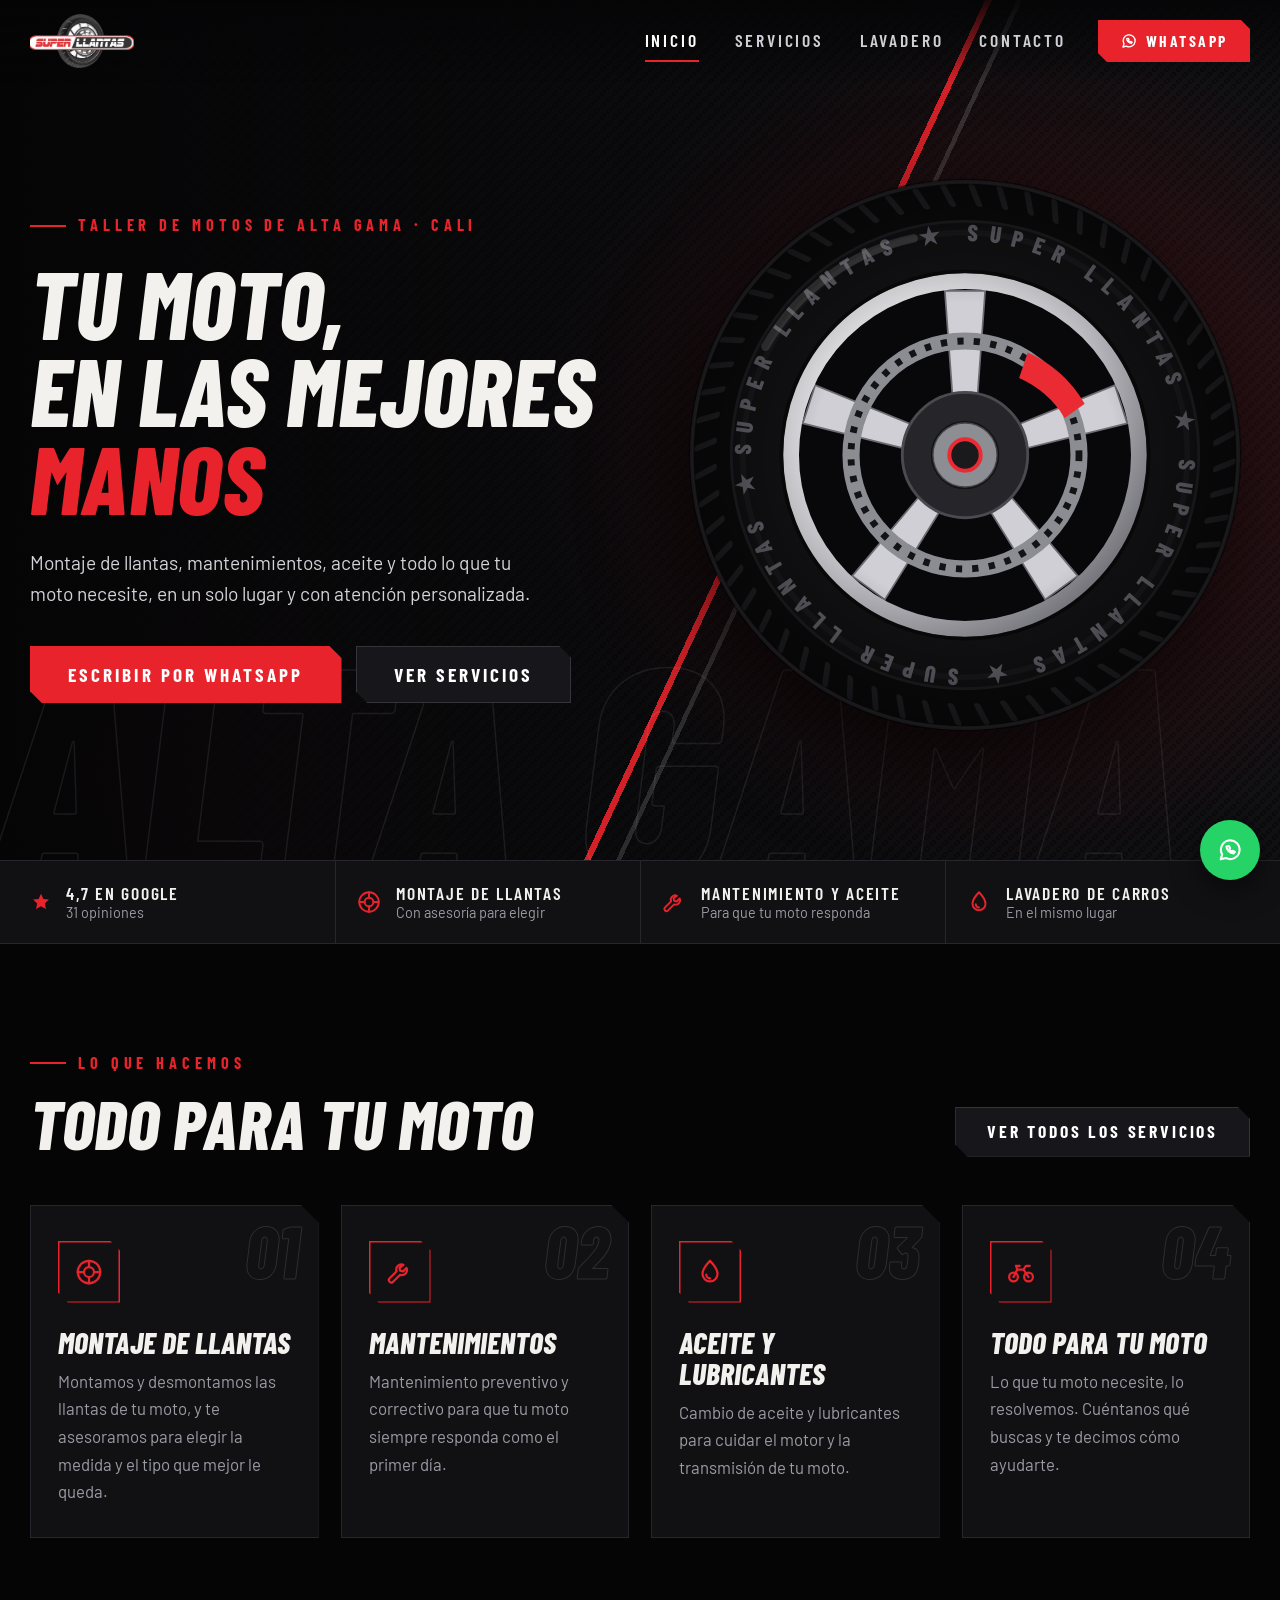
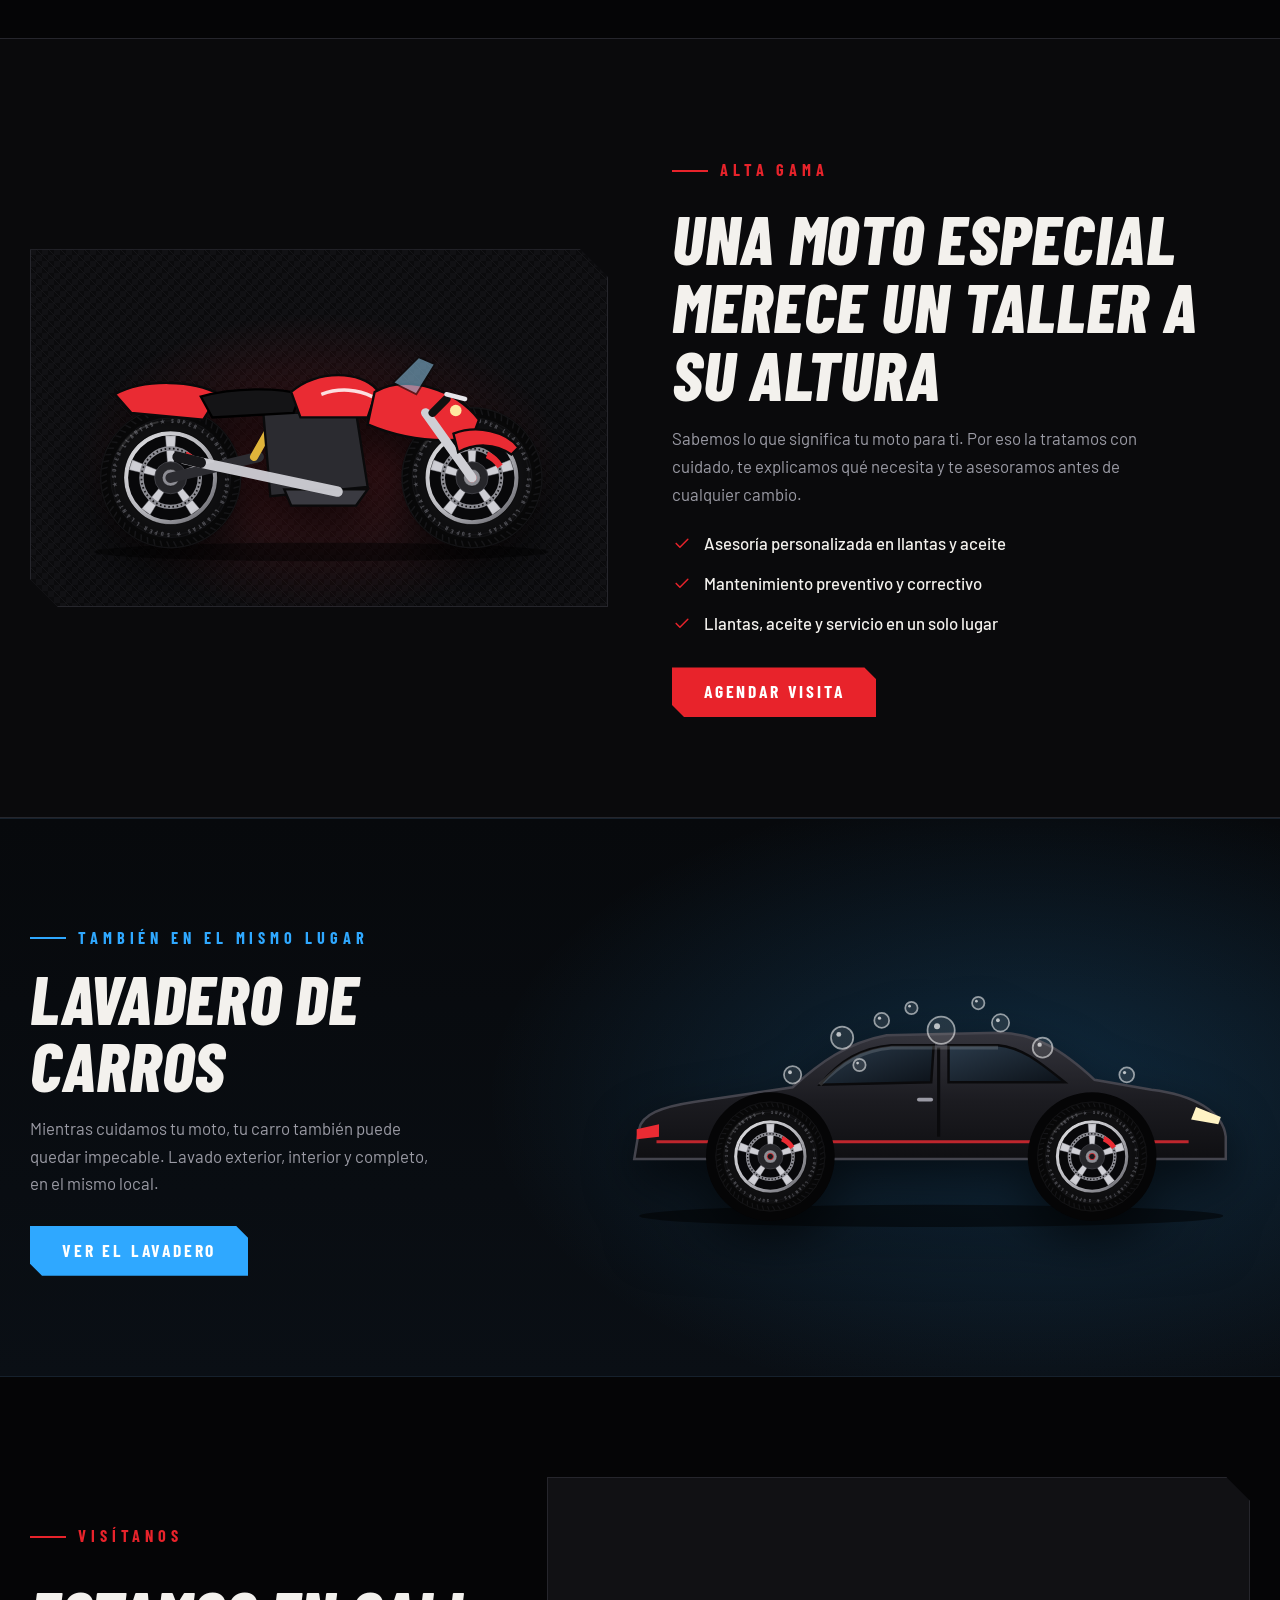
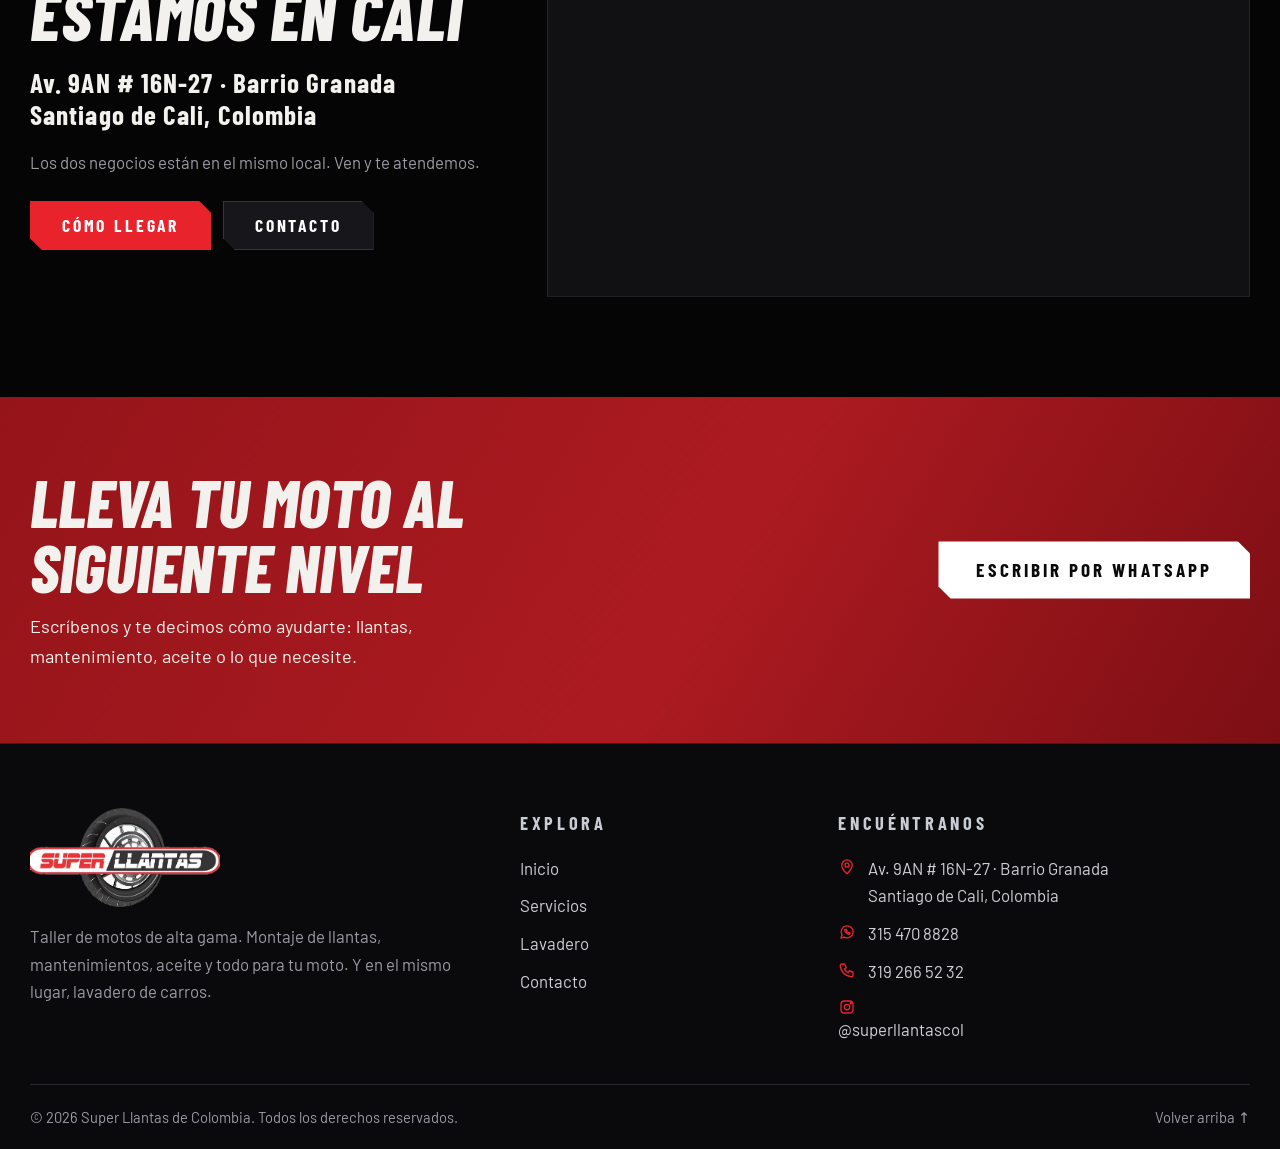
==== commit b9a975cc: "Quitar el cotizador de llantas y la página de llantas" ====
--- a/index.html
+++ b/index.html
@@ -76,25 +76,6 @@
     </div>
   </section>
 
-  <!-- COTIZADOR -->
-  <section class="section quote">
-    <div class="wrap quote__box">
-      <div>
-        <p class="eyebrow">Llantas</p>
-        <h2 class="h2">Cotiza tu llanta</h2>
-        <p class="muted" style="margin-top:16px">Dinos qué moto tienes y la medida que lleva escrita en el costado de la llanta. Te respondemos por WhatsApp con disponibilidad y precio.</p>
-      </div>
-      <form class="quote__form" data-quote>
-        <div class="field"><label for="q-moto">Tu moto</label><input id="q-moto" name="moto" placeholder="Marca, modelo y año" autocomplete="off"></div>
-        <div class="field"><label for="q-medida">Medida</label><input id="q-medida" name="medida" placeholder="Ej: 190/55-17" autocomplete="off"></div>
-        <div class="field"><label for="q-pos">Posición</label>
-          <select id="q-pos" name="posicion"><option value="">Delantera y trasera</option><option>Delantera</option><option>Trasera</option></select></div>
-        <div class="field"><label for="q-nom">Tu nombre</label><input id="q-nom" name="nombre" autocomplete="name"></div>
-        <button class="btn btn--lg" type="submit"><span>Cotizar por WhatsApp</span></button>
-      </form>
-    </div>
-  </section>
-
   <!-- LAVADERO -->
   <section class="wash section">
     <div class="wrap wash__in">
--- a/assets/css/styles.css
+++ b/assets/css/styles.css
@@ -140,11 +140,6 @@
 .ticks li { display: flex; align-items: flex-start; gap: 12px; font-weight: 500; }
 .ticks .ico { color: var(--accent); margin-top: 3px; }
 
-/* ---------- cotizador ---------- */
-.quote { background: var(--coal); border-block: 1px solid var(--line); }
-.quote__box { display: grid; grid-template-columns: .9fr 1.4fr; gap: 56px; align-items: center; }
-.quote__form { display: grid; grid-template-columns: 1fr 1fr; gap: 16px; padding: 30px; background: var(--panel); box-shadow: inset 0 0 0 1px var(--line); border-top: 3px solid var(--red); }
-.quote__form .btn { grid-column: 1 / -1; }
 .field label { display: block; font-family: var(--f-display); font-weight: 700; font-size: .88rem; letter-spacing: .2em; text-transform: uppercase; color: var(--mute); margin-bottom: 6px; }
 .field input, .field select, .field textarea { width: 100%; background: #09090b; border: 0; border-bottom: 2px solid var(--line-2); padding: 13px 14px; font-size: 1.04rem; border-radius: 0; transition: border-color .2s, background .2s; appearance: none; -webkit-appearance: none; }
 .field select { background-image: linear-gradient(45deg, transparent 50%, #fff 50%), linear-gradient(135deg, #fff 50%, transparent 50%); background-position: calc(100% - 20px) 55%, calc(100% - 14px) 55%; background-size: 6px 6px; background-repeat: no-repeat; padding-right: 38px; }
@@ -165,17 +160,6 @@
 .wash .btn--dark { background: rgba(47,168,255,.12); box-shadow: inset 0 0 0 1px rgba(47,168,255,.4); }
 .wash .btn--dark:hover { background: #fff; }
 
-/* ---------- categorías de llanta ---------- */
-.cats { display: grid; gap: 20px; grid-template-columns: repeat(auto-fit, minmax(220px, 1fr)); }
-.cat { display: flex; flex-direction: column; background: var(--panel); box-shadow: inset 0 0 0 1px var(--line); clip-path: polygon(0 0, calc(100% - 18px) 0, 100% 18px, 100% 100%, 0 100%); transition: transform .3s, background .3s; }
-.cat:hover { transform: translateY(-5px); background: var(--panel-2); }
-.cat__art { padding: 22px 22px 0; display: grid; place-items: center; background: radial-gradient(circle at 50% 70%, rgba(232,35,43,.22), transparent 65%); }
-.cat__art .art-wheel { width: 88%; filter: drop-shadow(0 12px 14px rgba(0,0,0,.5)); transition: transform .8s cubic-bezier(.2,.7,.2,1); }
-.cat:hover .art-wheel { transform: rotate(110deg); }
-.cat__txt { padding: 14px 22px 26px; }
-.cat__terreno { font-family: var(--f-display); font-weight: 700; font-size: .88rem; letter-spacing: .2em; text-transform: uppercase; color: var(--red); }
-.cat h3 { font-family: var(--f-display); font-weight: 800; font-style: italic; text-transform: uppercase; font-size: 1.6rem; line-height: 1.05; margin: 4px 0 8px; }
-.cat p { color: var(--mute); font-size: .97rem; }
 
 /* ---------- servicios en filas ---------- */
 .rows { display: grid; gap: 18px; }
@@ -209,12 +193,6 @@
 .phero__art--car { right: 20px; width: min(48vw, 640px); }
 .phero .wrap { z-index: 3; }
 
-.guide { display: grid; grid-template-columns: repeat(3, 1fr); gap: 20px; margin-top: 10px; }
-.guide__it { padding: 30px 26px; background: var(--panel); box-shadow: inset 0 0 0 1px var(--line); }
-.guide__big { font-family: var(--f-display); font-weight: 800; font-style: italic; font-size: 3.2rem; line-height: 1; color: var(--red); letter-spacing: .02em; }
-.guide__it h4 { font-family: var(--f-display); font-weight: 700; font-size: 1.2rem; letter-spacing: .16em; text-transform: uppercase; margin: 8px 0 6px; }
-.sizebox { margin: 0 0 30px; padding: 22px 26px; background: var(--panel-2); border-left: 4px solid var(--red); font-family: var(--f-display); font-weight: 700; font-size: 2.4rem; letter-spacing: .08em; }
-.sizebox small { display: block; font-family: var(--f-body); font-weight: 400; font-size: .98rem; letter-spacing: 0; color: var(--mute); margin-top: 4px; }
 
 /* ---------- contacto ---------- */
 .contact { display: grid; grid-template-columns: minmax(0, 1fr) minmax(0, 1.05fr); gap: 44px; align-items: start; }
@@ -257,7 +235,7 @@
 /* ---------- animaciones ---------- */
 .reveal { opacity: 0; transform: translateY(24px); transition: opacity .6s ease, transform .6s ease; }
 .reveal.is-in { opacity: 1; transform: none; }
-.svc.reveal.is-in:hover, .cat.reveal.is-in:hover { transform: translateY(-5px); }
+.svc.reveal.is-in:hover { transform: translateY(-5px); }
 .is-spin .wheel-rot { animation: spin 9s linear infinite; transform-box: fill-box; transform-origin: center; }
 @keyframes spin { to { transform: rotate(360deg); } }
 @media (prefers-reduced-motion: reduce) {
@@ -274,7 +252,6 @@
   .trust__it:nth-child(-n+2) { border-top: 0; }
   .site-footer__grid { grid-template-columns: 1fr 1fr; }
   .site-footer__grid > div:first-child { grid-column: 1 / -1; }
-  .quote__box { grid-template-columns: minmax(0, 1fr); gap: 32px; }
   .row { grid-template-columns: 110px 1fr; }
   .row .btn { grid-column: 2; justify-self: start; }
   .row__ico { width: 96px; height: 96px; }
@@ -293,13 +270,13 @@
   .contact .map { position: relative; top: 0; min-height: 340px; }
   .phero { padding-top: 140px; }
   .phero__art { opacity: .28; right: -120px; }
-  .guide, .steps { grid-template-columns: 1fr; }
+  .steps { grid-template-columns: 1fr; }
 }
 @media (max-width: 640px) {
   body { font-size: 1rem; }
   .section { padding: 68px 0; }
   .wrap { width: calc(100% - 32px); }
-  .quote__form, .form__row { grid-template-columns: minmax(0, 1fr); }
+  .form__row { grid-template-columns: minmax(0, 1fr); }
   .trust__in { grid-template-columns: 1fr; }
   .trust__it, .trust__it:nth-child(3) { border-left: 0; padding-left: 0; border-top: 1px solid var(--line); }
   .trust__it:first-child { border-top: 0; }
